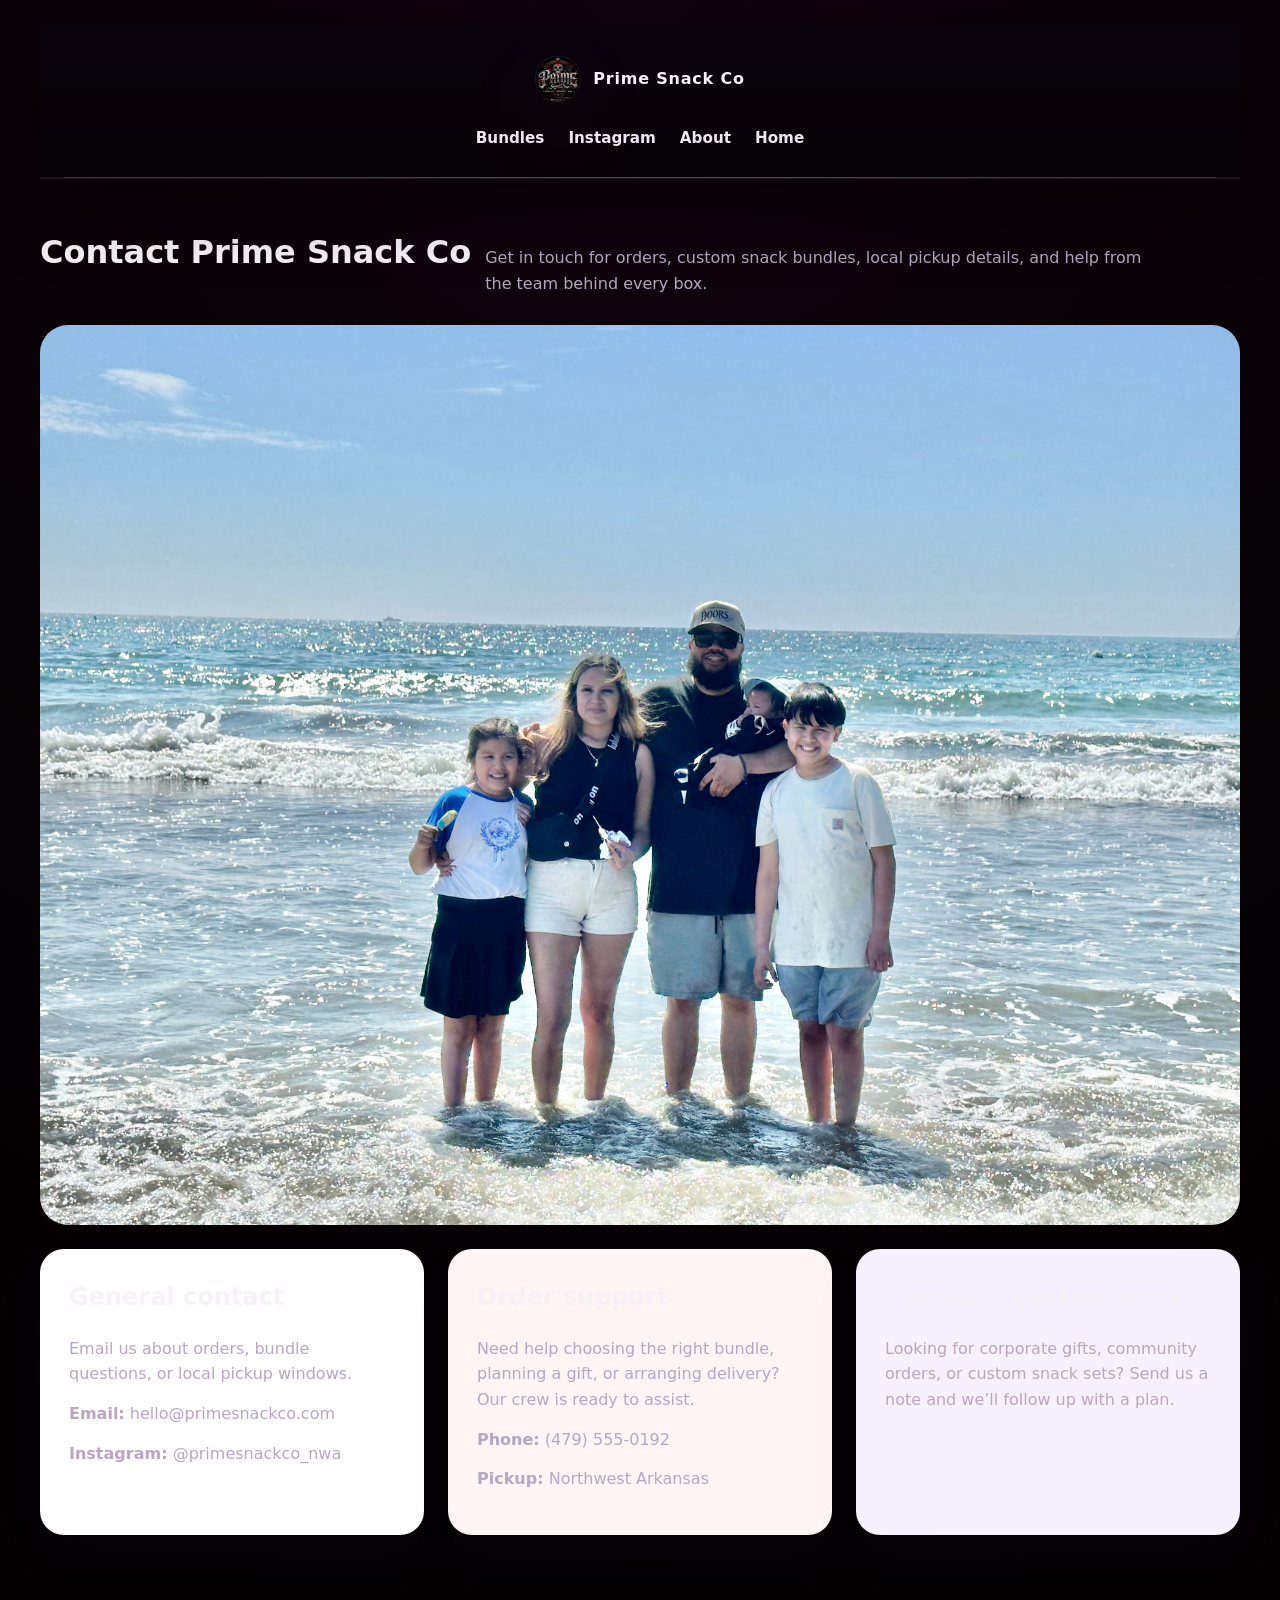
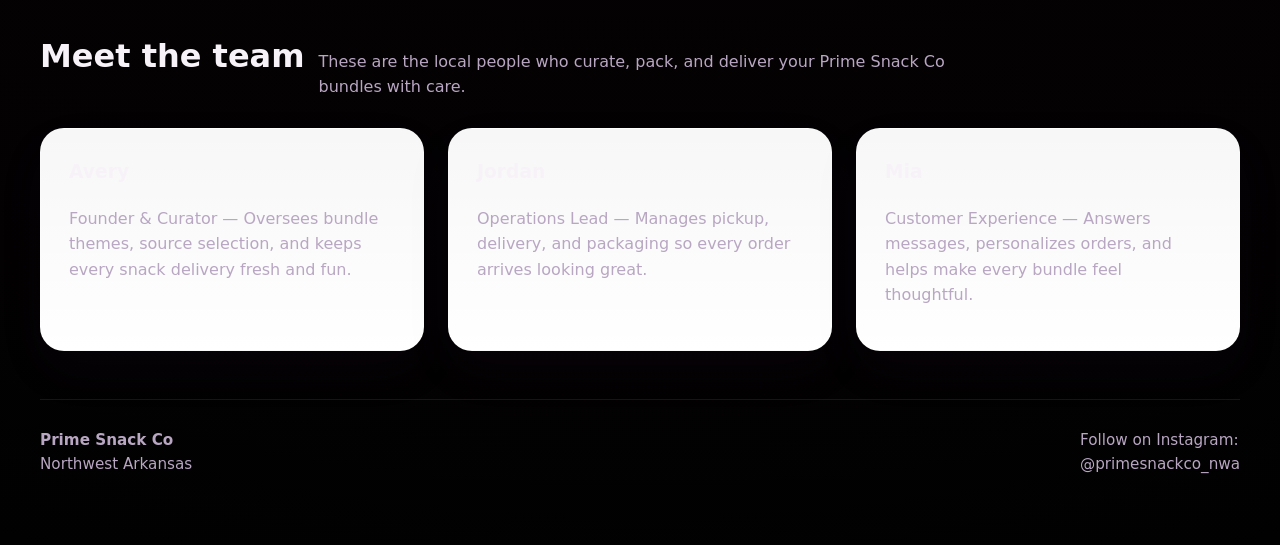
==== contact.html @ fcafe2c1 "Enhance homepage layout and add contact page with team details and support information" ====
<!DOCTYPE html>
<html lang="en">
<head>
  <meta charset="UTF-8" />
  <meta name="viewport" content="width=device-width, initial-scale=1.0" />
  <title>Prime Snack Co | Contact</title>
  <link rel="stylesheet" href="style.css" />
</head>
<body>
  <div class="page">
    <header>
      <a class="brand" href="index.html">
        <img class="brand-logo" src="photos/primesnack.png" alt="Prime Snack Co logo" />
        <span class="brand-text">Prime Snack Co</span>
      </a>
      <nav>
        <a href="index.html#bundles">Bundles</a>
        <a href="index.html#instagram">Instagram</a>
        <a href="index.html#about">About</a>
        <a href="index.html">Home</a>
      </nav>
    </header>

    <section class="section">
      <div class="section-title">
        <h1>Contact Prime Snack Co</h1>
        <p>Get in touch for orders, custom snack bundles, local pickup details, and help from the team behind every box.</p>
      </div>
      <div class="contact-image">
        <img src="photos/family.jpeg" alt="Prime Snack Co family" />
      </div>

      <div class="contact-grid">
        <article class="contact-card">
          <h2>General contact</h2>
          <p>Email us about orders, bundle questions, or local pickup windows.</p>
          <p><strong>Email:</strong> hello@primesnackco.com</p>
          <p><strong>Instagram:</strong> <a href="https://www.instagram.com/primesnackco_nwa" target="_blank">@primesnackco_nwa</a></p>
        </article>

        <article class="contact-card alt-1">
          <h2>Order support</h2>
          <p>Need help choosing the right bundle, planning a gift, or arranging delivery? Our crew is ready to assist.</p>
          <p><strong>Phone:</strong> (479) 555-0192</p>
          <p><strong>Pickup:</strong> Northwest Arkansas</p>
        </article>

        <article class="contact-card alt-2">
          <h2>Events + custom work</h2>
          <p>Looking for corporate gifts, community orders, or custom snack sets? Send us a note and we’ll follow up with a plan.</p>
        </article>
      </div>
    </section>

    <section class="section">
      <div class="section-title">
        <h2>Meet the team</h2>
        <p>These are the local people who curate, pack, and deliver your Prime Snack Co bundles with care.</p>
      </div>

      <div class="team-grid">
        <article class="team-card">
          <h3>Avery</h3>
          <p>Founder & Curator — Oversees bundle themes, source selection, and keeps every snack delivery fresh and fun.</p>
        </article>

        <article class="team-card">
          <h3>Jordan</h3>
          <p>Operations Lead — Manages pickup, delivery, and packaging so every order arrives looking great.</p>
        </article>

        <article class="team-card">
          <h3>Mia</h3>
          <p>Customer Experience — Answers messages, personalizes orders, and helps make every bundle feel thoughtful.</p>
        </article>
      </div>
    </section>

    <footer>
      <div>
        <strong>Prime Snack Co</strong>
        <div>Northwest Arkansas</div>
      </div>
      <div>
        <div>Follow on Instagram:</div>
        <a href="https://www.instagram.com/primesnackco_nwa" target="_blank">@primesnackco_nwa</a>
      </div>
    </footer>
  </div>
</body>
</html>
---- style.css ----
:root {
  --bg: #070205;
  --surface: rgba(18, 10, 24, 0.94);
  --surface-strong: rgba(8, 3, 15, 0.96);
  --text: #f7f2f7;
  --muted: #b8a6c3;
  --silver: #eee7f4;
  --fuchsia: #e6468f;
  --gold: #f4c740;
  --turquoise: #4ff0d2;
  --orange: #f07521;
  --purple: #8f4ad5;
  --border: rgba(255, 255, 255, 0.1);
  --radius: 24px;
  font-family: Inter, system-ui, -apple-system, BlinkMacSystemFont, "Segoe UI", sans-serif;
}

* {
  box-sizing: border-box;
}

body {
  margin: 0;
  min-height: 100vh;
  background: radial-gradient(circle at top, #12020f 0%, #070205 38%, #020101 100%);
  color: var(--text);
  line-height: 1.6;
  background-color: var(--bg);
}

img {

  max-width: 100%;
  display: block;
}

a {
  color: inherit;
  text-decoration: none;
}

.page {
  width: min(1200px, calc(100% - 32px));
  margin: 0 auto;
  padding: 24px 0 40px;
}

header {
  position: relative;
  display: flex;
  flex-direction: column;
  align-items: center;
  justify-content: center;
  gap: 16px;
  padding: 32px 24px 28px;
  width: 100%;
  background: linear-gradient(180deg, rgba(10, 3, 13, 0.96) 0%, rgba(7, 2, 5, 0.98) 100%);
  border-bottom: 1px solid rgba(255, 255, 255, 0.08);
  box-shadow: inset 0 -1px 0 rgba(255, 255, 255, 0.06), 0 20px 80px rgba(0, 0, 0, 0.45);
  position: sticky;
  top: 0;
  left: 0;
  z-index: 20;
  text-align: center;
}

header::after {
  content: "";
  position: absolute;
  left: 50%;
  bottom: 0;
  transform: translateX(-50%);
  width: calc(100% - 48px);
  height: 1px;
  background: linear-gradient(90deg, rgba(244, 199, 64, 0.2), rgba(230, 70, 143, 0.55), rgba(79, 240, 210, 0.2));
  pointer-events: none;
}

.brand {
  display: inline-flex;
  align-items: center;
  justify-content: center;
  flex: none;
}

.brand-logo {
  height: 100px;
  width: auto;
  display: block;
  border-radius: 22px;
  box-shadow: 0 30px 90px rgba(255, 148, 233, 0.12);
  border: 1px solid rgba(255, 255, 255, 0.08);
}

.brand-logo {
  height: 46px;
  display: block;
}

.brand-text {
  font-weight: 700;
  letter-spacing: 0.05em;
}

.brand {
  display: inline-flex;
  align-items: center;
  gap: 12px;
}

nav {
  display: flex;
  gap: 24px;
  flex-wrap: wrap;
  align-items: center;
  justify-content: center;
  width: 100%;
  margin-top: 8px;
}

nav a {
  color: var(--silver);
  font-size: 0.95rem;
  font-weight: 600;
  transition: color 0.2s ease;
}

nav a:hover {
  color: var(--turquoise);
}


.hero {
  position: relative;
  display: grid;
  gap: 28px;
  align-items: center;
  padding: 40px 0 36px;
}

.hero::before {
  content: "";
  position: absolute;
  inset: 0;
  pointer-events: none;
  background-image: radial-gradient(circle at 20% 15%, rgba(244, 199, 64, 0.14), transparent 12%),
                    radial-gradient(circle at 80% 20%, rgba(230, 70, 143, 0.10), transparent 12%),
                    radial-gradient(circle at 50% 80%, rgba(79, 240, 210, 0.08), transparent 18%);
}

.hero::after {
  content: "";
  position: absolute;
  left: 0;
  right: 0;
  top: 34%;
  height: 1px;
  background: linear-gradient(90deg, transparent 12%, rgba(244, 199, 64, 0.35), rgba(230, 70, 143, 0.45), rgba(79, 240, 210, 0.35), transparent 88%);
  opacity: 0.75;
  pointer-events: none;
}

.hero-copy {
  max-width: 720px;
  margin: 0 auto;
  text-align: center;
}


.eyebrow {
  display: inline-flex;
  align-items: center;
  gap: 10px;
  margin-bottom: 18px;
  font-size: 0.9rem;
  font-weight: 700;
  color: var(--gold);
  text-transform: uppercase;
  letter-spacing: 0.18em;
}


.hero-copy p {
  margin: 24px 0;
  color: var(--muted);
  font-size: 1.05rem;
  max-width: 600px;
  margin-left: auto;
  margin-right: auto;
}

.hero-actions {
  display: flex;
  gap: 14px;
  flex-wrap: wrap;
  justify-content: center;
}

.btn {
  display: inline-flex;
  align-items: center;
  justify-content: center;
  padding: 14px 24px;
  border-radius: 999px;
  font-weight: 700;
  transition: transform 0.2s ease, box-shadow 0.2s ease, background 0.2s ease;
}

.btn-primary {
  background: linear-gradient(135deg, var(--fuchsia), var(--purple));
  color: #fff;
  box-shadow: 0 18px 40px rgba(230, 70, 143, 0.24);
}

.btn-secondary {
  border: 1px solid rgba(244, 199, 64, 0.3);
  color: var(--silver);
  background: rgba(255, 255, 255, 0.06);
}

.btn:hover {
  transform: translateY(-1px);
}

.hero-visual {
  position: relative;
  overflow: hidden;
  border-radius: var(--radius);
  min-height: 420px;
  background: linear-gradient(180deg, rgba(12, 4, 18, 0.98), rgba(5, 2, 7, 0.98));
  border: 1px solid rgba(255, 255, 255, 0.1);
  box-shadow: 0 32px 90px rgba(0, 0, 0, 0.55);
}

.hero-visual::before {
  content: "";
  position: absolute;
  inset: 0;
  background: radial-gradient(circle at top left, rgba(224, 70, 143, 0.16), transparent 26%),
              radial-gradient(circle at bottom right, rgba(244, 199, 64, 0.16), transparent 18%),
              radial-gradient(circle at 60% 35%, rgba(79, 240, 210, 0.08), transparent 20%);
}

.hero-visual::after {
  content: "";
  position: absolute;
  inset: 0;
  background: linear-gradient(180deg, rgba(7, 2, 10, 0.15), rgba(4, 1, 5, 0.88));
}

.instagram-embed {
  display: grid;
  place-items: center;
  padding: 28px;
  background: rgba(255, 255, 255, 0.03);
  border: 1px solid rgba(244, 199, 64, 0.16);
  border-radius: 32px;
  box-shadow: 0 28px 70px rgba(0, 0, 0, 0.3);
  position: relative;
  overflow: hidden;
}

.instagram-embed::before {
  content: "";
  position: absolute;
  top: 16px;
  left: 16px;
  width: calc(100% - 32px);
  height: 1px;
  background: linear-gradient(90deg, rgba(79, 240, 210, 0.35), rgba(244, 199, 64, 0.45), rgba(230, 70, 143, 0.35));
  pointer-events: none;
}

.instagram-embed blockquote.instagram-media {
  width: 100% !important;
  max-width: 720px !important;
  background: rgba(15, 7, 21, 0.98) !important;
  border-radius: 28px !important;
  border: 1px solid rgba(244, 199, 64, 0.12) !important;
}

.instagram-embed blockquote.instagram-media a {
  color: var(--silver) !important;
}

.instagram-embed blockquote.instagram-media p,
.instagram-embed blockquote.instagram-media div {
  color: var(--silver) !important;
}

.menu-section {
  padding: 40px 0 24px;
  background: linear-gradient(135deg, rgba(255, 91, 136, 0.12), rgba(171, 94, 255, 0.12));
  border-radius: 36px;
  margin-bottom: 30px;
}

.menu-card {
  background: white;
  border: 1px solid rgba(27, 19, 48, 0.08);
  border-radius: 32px;
  padding: 28px;
  box-shadow: 0 30px 60px rgba(90, 56, 140, 0.08);
}

.menu-columns {
  display: grid;
  grid-template-columns: 1fr 1fr;
  gap: 24px;
}

.menu-header {
  font-size: 1.15rem;
  font-weight: 800;
  margin-bottom: 18px;
  color: var(--accent-alt);
}

.menu-subheader {
  margin-top: 22px;
  font-size: 0.95rem;
  font-weight: 700;
  color: var(--text);
}

.menu-item {
  margin-bottom: 12px;
  color: var(--muted);
  font-size: 1rem;
}

.menu-item strong {
  color: var(--text);
  font-weight: 700;
}

.menu-note {
  margin-top: 14px;
  color: var(--text);
  font-weight: 700;
}

.menu-footer {
  display: flex;
  flex-wrap: wrap;
  gap: 14px;
  margin-top: 28px;
}

.menu-badge {
  background: rgba(255, 255, 255, 0.95);
  border: 1px solid rgba(27, 19, 48, 0.08);
  border-radius: 999px;
  padding: 12px 18px;
  font-size: 0.95rem;
  color: var(--text);
}

.contact-image {
  margin: 24px 0;
}

.contact-image img {
  width: 100%;
  height: auto;
  border-radius: 28px;
  object-fit: cover;
}

.section {
  padding: 48px 0;
}

.section-title {
  display: flex;
  flex-wrap: wrap;
  align-items: baseline;
  gap: 14px;
  margin-bottom: 28px;
}

.section-title h2 {
  margin: 0;
  font-size: clamp(2rem, 2.4vw, 2.6rem);
}

.section-title p {
  margin: 0;
  color: var(--muted);
  max-width: 680px;
  font-size: 1rem;
}

.bundle-grid {
  display: grid;
  grid-template-columns: repeat(auto-fit, minmax(240px, 1fr));
  gap: 24px;
}

.bundle-card {
  background: rgba(17, 24, 34, 0.96);
  border: 1px solid rgba(255, 255, 255, 0.08);
  border-radius: 28px;
  overflow: hidden;
  box-shadow: 0 30px 70px rgba(0, 0, 0, 0.28);
}

.bundle-card img {
  width: 100%;
  height: 230px;
  object-fit: cover;
}

.bundle-card-body {
  padding: 24px;
}

.bundle-label {
  display: inline-flex;
  align-items: center;
  gap: 8px;
  margin-bottom: 18px;
  font-size: 0.85rem;
  font-weight: 700;
  color: var(--gold);
}

.bundle-label span {
  width: 8px;
  height: 8px;
  border-radius: 50%;
  background: var(--fuchsia);
}

.bundle-card h3 {
  margin: 0 0 14px;
  font-size: 1.35rem;
  color: #fff;
}

.bundle-card p {
  margin: 0 0 18px;
  color: var(--muted);
}

.bundle-features {
  display: grid;
  gap: 10px;
  margin-bottom: 22px;
}

.bundle-features li {
  list-style: none;
  padding-left: 18px;
  position: relative;
  color: var(--silver);
}

.bundle-features li::before {
  content: "•";
  position: absolute;
  left: 0;
  color: var(--gold);
  font-size: 1.1rem;
  line-height: 1;
}

.bundle-price {
  font-size: 1.3rem;
  font-weight: 700;
  color: var(--fuchsia);
}

.section-grid {
  display: grid;
  grid-template-columns: 1.1fr 0.9fr;
  gap: 28px;
  align-items: start;
}

.instagram-panel p {
  color: var(--muted);
  margin: 0 0 20px;
}

.instagram-panel blockquote {
  margin: 0;
}

.panel-highlight {
  background: rgba(56, 57, 47, 0.16);
  border-radius: 28px;
  padding: 28px;
  border: 1px solid rgba(201, 174, 94, 0.16);
}

.panel-highlight h3,
.section-card h3 {
  margin-top: 0;
}

.panel-highlight ul {
  padding-left: 20px;
  margin: 0;
  color: var(--muted);
}

.panel-highlight li {
  margin-bottom: 10px;
}

.about-grid {
  display: grid;
  gap: 24px;
  grid-template-columns: repeat(auto-fit, minmax(220px, 1fr));
}

.about-card {
  padding: 28px;
  border-radius: 24px;
  border: 1px solid rgba(255, 255, 255, 0.08);
  background: rgba(17, 24, 34, 0.96);
}

.about-card p,
.section-card p {
  margin: 0;
  color: var(--muted);
}

.about-card.alt-1 {
  background: rgba(244, 199, 64, 0.12);
  border-color: rgba(244, 199, 64, 0.22);
}

.about-card.alt-2 {
  background: rgba(79, 240, 210, 0.12);
  border-color: rgba(79, 240, 210, 0.22);
}

.contact-grid,
.team-grid {
  display: grid;
  gap: 24px;
  grid-template-columns: repeat(auto-fit, minmax(240px, 1fr));
}

.contact-card,
.team-card {
  padding: 28px;
  border-radius: 24px;
  border: 1px solid var(--border);
  background: white;
  box-shadow: 0 20px 50px rgba(90, 56, 140, 0.06);
}

.contact-card h2,
.team-card h3 {
  margin-top: 0;
}

.contact-card p,
.team-card p {
  margin: 0 0 14px;
  color: var(--muted);
}

.team-card {
  background: linear-gradient(180deg, rgba(255, 255, 255, 0.97), #fff);
}

.contact-card.alt-1 {
  background: #fef5f4;
}

.contact-card.alt-2 {
  background: #f7f0ff;
}

.section-title h1 {
  margin: 0;
  font-size: clamp(2rem, 2.2vw, 3rem);
}

footer {
  padding: 28px 0;
  border-top: 1px solid rgba(255, 255, 255, 0.08);
  display: flex;
  flex-wrap: wrap;
  justify-content: space-between;
  gap: 16px;
  color: var(--muted);
  font-size: 0.95rem;
  background: transparent;
}

@media (max-width: 900px) {
  .section-grid {
    grid-template-columns: 1fr;
  }

  nav {
    justify-content: center;
  }
}

@media (max-width: 640px) {
  header {
    flex-direction: column;
    align-items: center;
    padding: 24px 16px 20px;
  }

  .hero {
    padding-top: 24px;
  }

  .hero-copy {
    max-width: 100%;
  }

  .hero-actions {
    flex-direction: column;
    align-items: center;
  }

  .hero-visual {
    min-height: 320px;
  }

  .instagram-embed {
    padding: 20px;
  }

  .page {
    padding: 24px 16px 32px;
  }
}
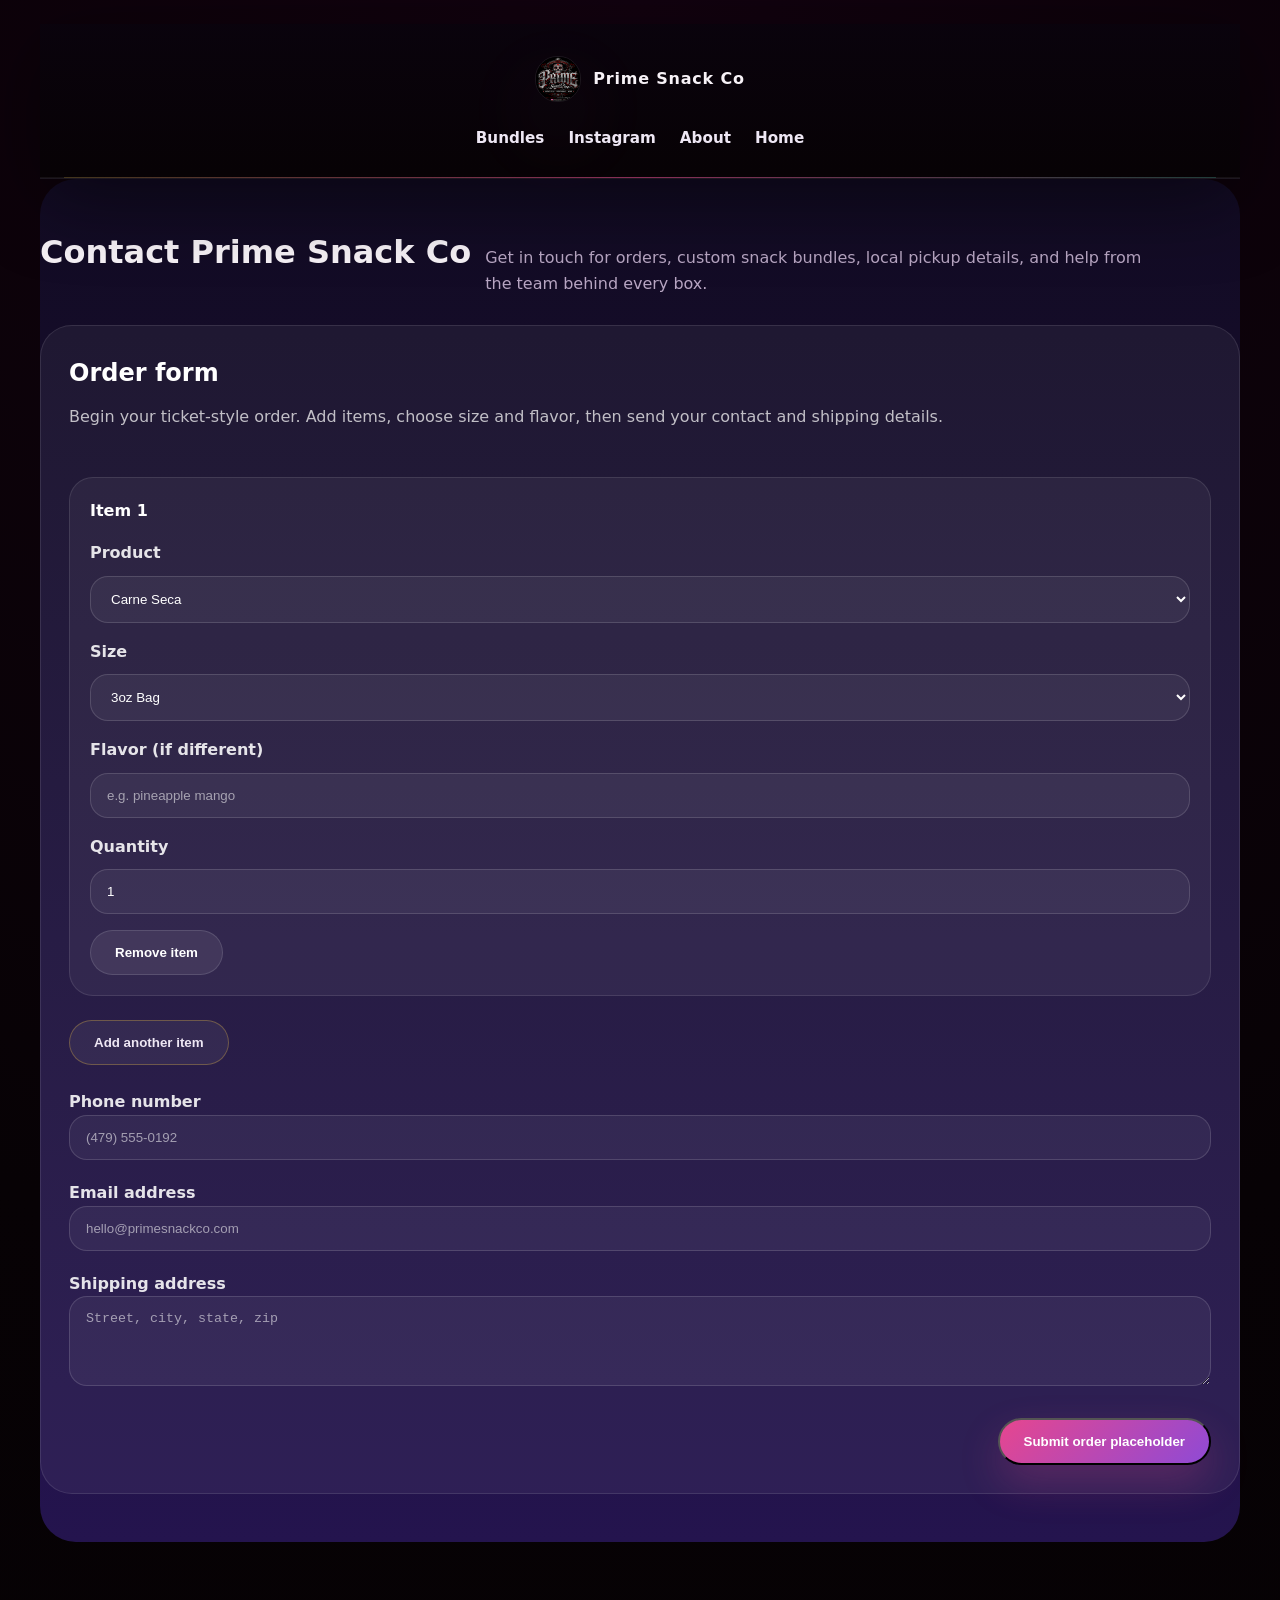
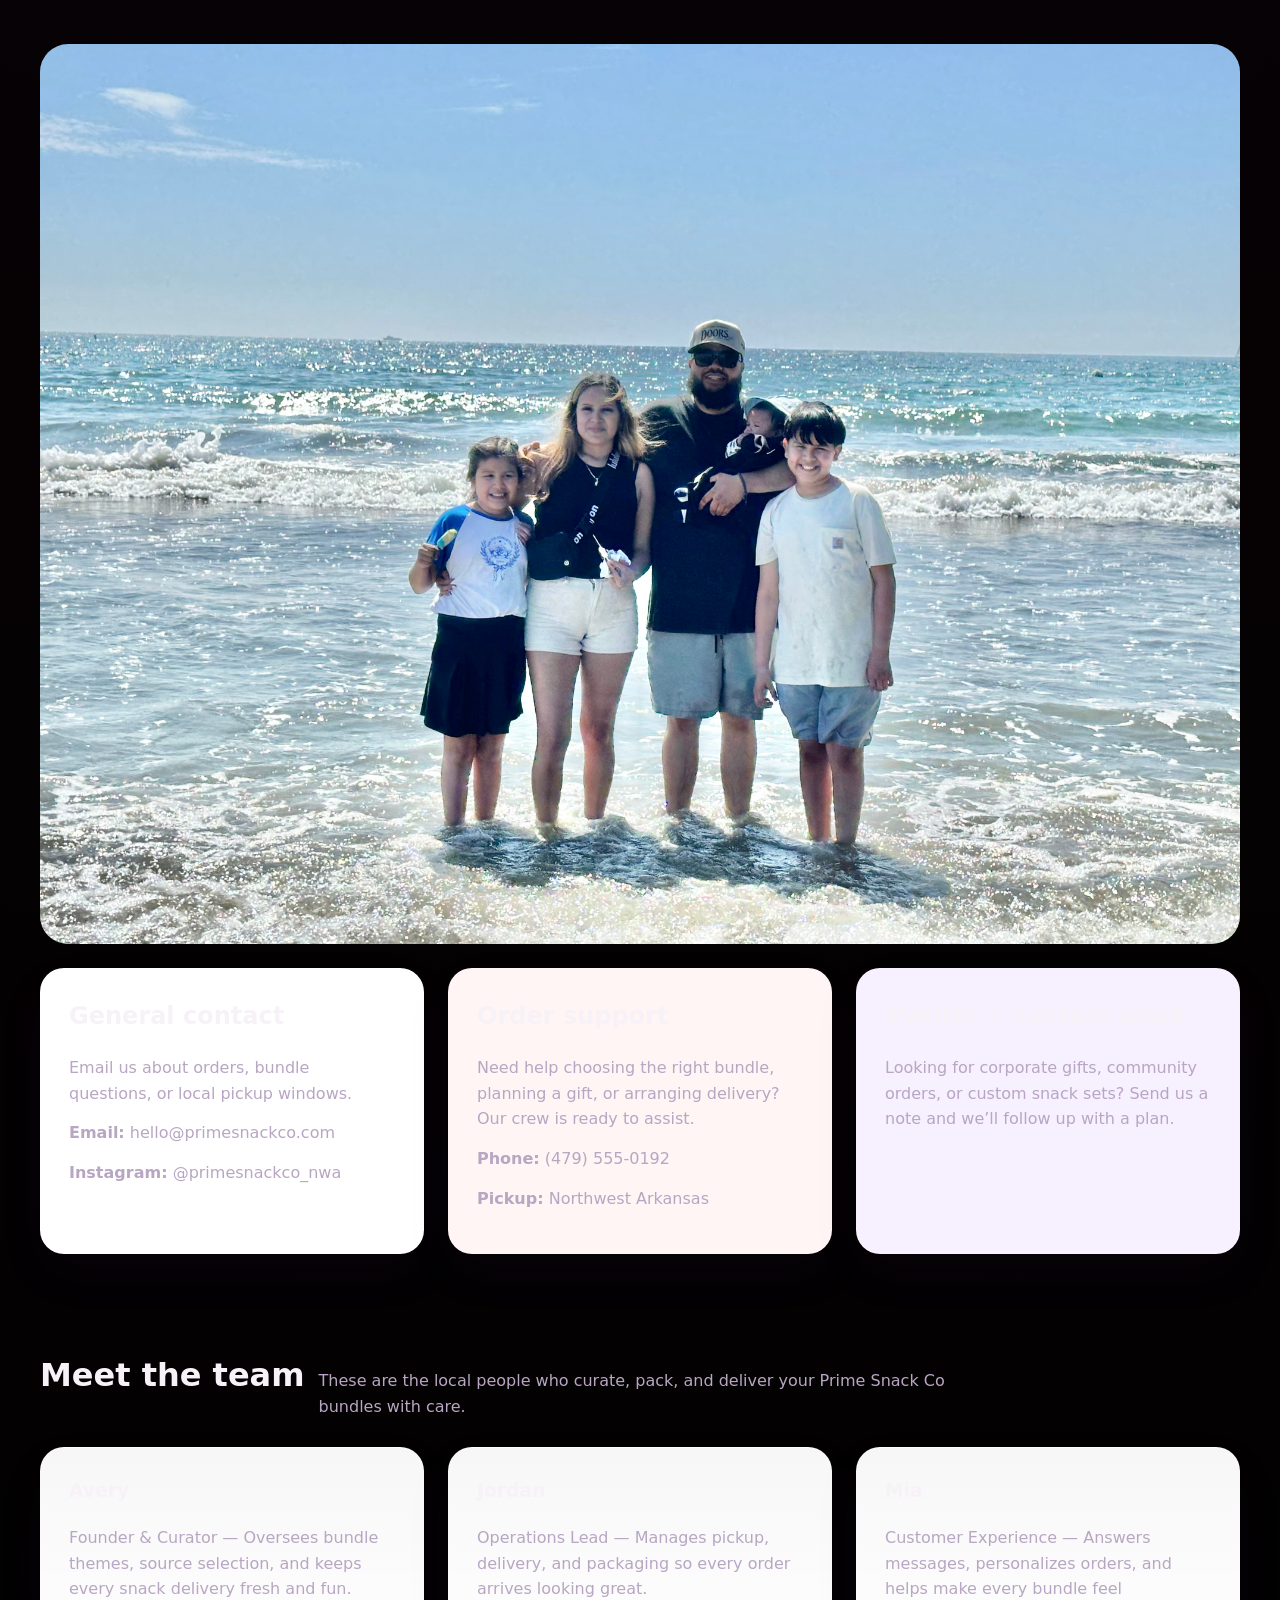
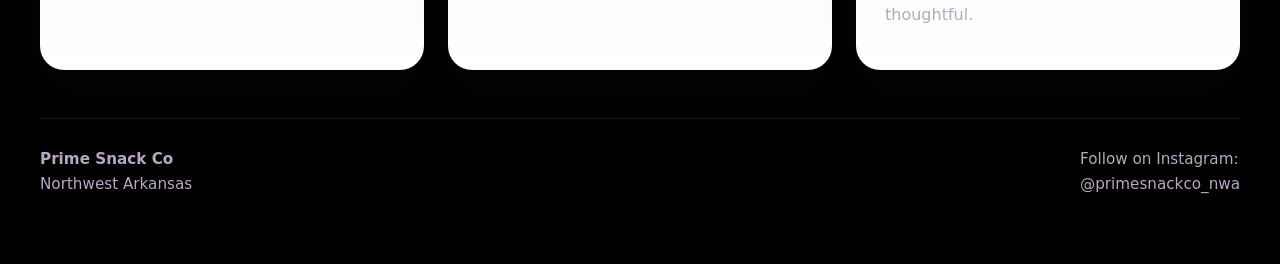
==== commit 60d7125e: "Add order form to contact page and enhance styling for better user experience" ====
--- a/contact.html
+++ b/contact.html
@@ -21,11 +21,115 @@
       </nav>
     </header>
 
-    <section class="section">
+    <section class="section order-section">
       <div class="section-title">
         <h1>Contact Prime Snack Co</h1>
         <p>Get in touch for orders, custom snack bundles, local pickup details, and help from the team behind every box.</p>
       </div>
+
+      <div class="order-card">
+        <form class="order-form" action="https://example.com/form-placeholder" method="post">
+          <div class="order-header">
+            <h2>Order form</h2>
+            <p>Begin your ticket-style order. Add items, choose size and flavor, then send your contact and shipping details.</p>
+          </div>
+
+          <div class="order-items" id="order-items">
+            <div class="item-card">
+              <div class="item-heading"><span class="item-number">Item 1</span></div>
+              <label class="form-field">
+                Product
+                <select name="product[]">
+                  <option>Carne Seca</option>
+                  <option>Fuego Carne Seca</option>
+                  <option>Red Fuego</option>
+                  <option>Blue Fuego</option>
+                  <option>Mixed Red &amp; Blue</option>
+                  <option>Michelada Mix</option>
+                </select>
+              </label>
+              <label class="form-field">
+                Size
+                <select name="size[]">
+                  <option>3oz Bag</option>
+                  <option>32oz Mix</option>
+                </select>
+              </label>
+              <label class="form-field">
+                Flavor (if different)
+                <input type="text" name="flavor[]" placeholder="e.g. pineapple mango" />
+              </label>
+              <label class="form-field">
+                Quantity
+                <input type="number" name="quantity[]" min="1" value="1" />
+              </label>
+              <button type="button" class="btn btn-secondary remove-item">Remove item</button>
+            </div>
+          </div>
+
+          <template id="item-template">
+            <div class="item-card">
+              <div class="item-heading"><span class="item-number">Item</span></div>
+              <label class="form-field">
+                Product
+                <select name="product[]">
+                  <option>Carne Seca</option>
+                  <option>Fuego Carne Seca</option>
+                  <option>Red Fuego</option>
+                  <option>Blue Fuego</option>
+                  <option>Mixed Red &amp; Blue</option>
+                  <option>Michelada Mix</option>
+                </select>
+              </label>
+              <label class="form-field">
+                Size
+                <select name="size[]">
+                  <option>3oz Bag</option>
+                  <option>32oz Mix</option>
+                </select>
+              </label>
+              <label class="form-field">
+                Flavor (if different)
+                <input type="text" name="flavor[]" placeholder="e.g. strawberry watermelon" />
+              </label>
+              <label class="form-field">
+                Quantity
+                <input type="number" name="quantity[]" min="1" value="1" />
+              </label>
+              <button type="button" class="btn btn-secondary remove-item">Remove item</button>
+            </div>
+          </template>
+
+          <div class="order-actions">
+            <button type="button" class="btn btn-secondary" id="add-item">Add another item</button>
+          </div>
+
+          <div class="order-details">
+            <div class="form-field full-width">
+              <label>Phone number
+                <input type="tel" name="phone" placeholder="(479) 555-0192" />
+              </label>
+            </div>
+            <div class="form-field full-width">
+              <label>Email address
+                <input type="email" name="email" placeholder="hello@primesnackco.com" />
+              </label>
+            </div>
+            <div class="form-field full-width">
+              <label>Shipping address
+                <textarea name="address" rows="4" placeholder="Street, city, state, zip"></textarea>
+              </label>
+            </div>
+          </div>
+
+          <div class="order-actions order-submit-row">
+            <button type="submit" class="btn btn-primary">Submit order placeholder</button>
+          </div>
+        </form>
+      </div>
+    </section>
+
+    <section class="section contact-info-section">
       <div class="contact-image">
         <img src="photos/family.jpeg" alt="Prime Snack Co family" />
       </div>
@@ -87,5 +191,35 @@
       </div>
     </footer>
   </div>
+  <script>
+    const orderItems = document.getElementById('order-items');
+    const itemTemplate = document.getElementById('item-template');
+    const addItemButton = document.getElementById('add-item');
+
+    function updateItemLabels() {
+      orderItems.querySelectorAll('.item-card').forEach((card, index) => {
+        const number = card.querySelector('.item-number');
+        if (number) number.textContent = `Item ${index + 1}`;
+      });
+    }
+
+    addItemButton.addEventListener('click', () => {
+      const clone = itemTemplate.content.cloneNode(true);
+      orderItems.appendChild(clone);
+      updateItemLabels();
+    });
+
+    orderItems.addEventListener('click', (event) => {
+      if (event.target.matches('.remove-item')) {
+        const card = event.target.closest('.item-card');
+        if (card) {
+          card.remove();
+          updateItemLabels();
+        }
+      }
+    });
+
+    updateItemLabels();
+  </script>
 </body>
 </html>
--- a/style.css
+++ b/style.css
@@ -290,17 +290,26 @@
 
 .menu-section {
   padding: 40px 0 24px;
-  background: linear-gradient(135deg, rgba(255, 91, 136, 0.12), rgba(171, 94, 255, 0.12));
+  background: linear-gradient(180deg, #120b23 0%, #24144e 100%);
   border-radius: 36px;
   margin-bottom: 30px;
+  box-shadow: 0 30px 70px rgba(8, 4, 18, 0.28);
+}
+
+.menu-section .section-title h2 {
+  color: #f9f7ff;
+}
+
+.menu-section .section-title p {
+  color: rgba(255, 255, 255, 0.72);
+  max-width: 680px;
 }
 
 .menu-card {
-  background: white;
-  border: 1px solid rgba(27, 19, 48, 0.08);
+  background: rgba(255, 255, 255, 0.04);
+  border: 1px solid rgba(255, 255, 255, 0.1);
   border-radius: 32px;
   padding: 28px;
-  box-shadow: 0 30px 60px rgba(90, 56, 140, 0.08);
 }
 
 .menu-columns {
@@ -309,36 +318,215 @@
   gap: 24px;
 }
 
+.menu-column {
+  min-width: 0;
+}
+
 .menu-header {
-  font-size: 1.15rem;
+  font-size: 1.05rem;
   font-weight: 800;
   margin-bottom: 18px;
-  color: var(--accent-alt);
+  color: #fff;
+  text-transform: uppercase;
+  letter-spacing: 0.14em;
 }
 
 .menu-subheader {
   margin-top: 22px;
   font-size: 0.95rem;
   font-weight: 700;
-  color: var(--text);
+  color: rgba(255, 255, 255, 0.84);
+  text-transform: uppercase;
+  letter-spacing: 0.08em;
 }
 
 .menu-item {
   margin-bottom: 12px;
-  color: var(--muted);
+  color: rgba(255, 255, 255, 0.92);
   font-size: 1rem;
-}
-
-.menu-item strong {
-  color: var(--text);
-  font-weight: 700;
+  text-transform: capitalize;
 }
 
 .menu-note {
   margin-top: 14px;
-  color: var(--text);
+  color: rgba(255, 255, 255, 0.78);
   font-weight: 700;
 }
+
+.menu-footer {
+  display: flex;
+  flex-wrap: wrap;
+  gap: 14px;
+  margin-top: 28px;
+}
+
+.menu-badge {
+  background: rgba(255, 255, 255, 0.08);
+  border: 1px solid rgba(255, 255, 255, 0.12);
+  border-radius: 999px;
+  padding: 12px 18px;
+  color: #f8f8ff;
+  font-weight: 700;
+}
+
+.order-section {
+  padding: 40px 0 24px;
+  background: linear-gradient(180deg, #120b23 0%, #24144e 100%);
+  border-radius: 36px;
+  margin-bottom: 30px;
+}
+
+.order-card {
+  background: rgba(255, 255, 255, 0.05);
+  border: 1px solid rgba(255, 255, 255, 0.1);
+  border-radius: 32px;
+  padding: 28px;
+}
+
+.order-header h2 {
+  margin: 0 0 12px;
+  color: #fff;
+}
+
+.order-header p {
+  margin: 0 0 24px;
+  color: rgba(255, 255, 255, 0.72);
+}
+
+.order-form {
+  display: grid;
+  gap: 24px;
+}
+
+.form-field {
+  display: grid;
+  gap: 10px;
+  color: rgba(255, 255, 255, 0.88);
+  font-weight: 600;
+}
+
+.form-field input,
+.form-field select,
+.form-field textarea {
+  width: 100%;
+  border: 1px solid rgba(255, 255, 255, 0.14);
+  background: rgba(255, 255, 255, 0.05);
+  color: #fff;
+  padding: 14px 16px;
+  border-radius: 18px;
+  outline: none;
+}
+
+.form-field input::placeholder,
+.form-field textarea::placeholder {
+  color: rgba(255, 255, 255, 0.55);
+}
+
+.order-items {
+  display: grid;
+  gap: 18px;
+}
+
+.item-card {
+  background: rgba(255, 255, 255, 0.05);
+  border: 1px solid rgba(255, 255, 255, 0.1);
+  border-radius: 24px;
+  padding: 20px;
+  display: grid;
+  gap: 16px;
+}
+
+.item-heading {
+  display: flex;
+  align-items: center;
+  justify-content: space-between;
+}
+
+.item-number {
+  color: #fff;
+  font-weight: 700;
+}
+
+.remove-item {
+  justify-self: start;
+  background: rgba(255, 255, 255, 0.08);
+  color: #fff;
+  border: 1px solid rgba(255, 255, 255, 0.12);
+}
+
+.order-actions {
+  display: flex;
+  justify-content: flex-start;
+  gap: 16px;
+  flex-wrap: wrap;
+}
+
+.order-details {
+  display: grid;
+  gap: 20px;
+}
+
+.order-submit-row {
+  justify-content: flex-end;
+}
+
+@media (max-width: 860px) {
+  .order-card {
+    padding: 22px;
+  }
+
+  .menu-columns {
+    grid-template-columns: 1fr;
+  }
+}
+
+@media (max-width: 640px) {
+  .order-section,
+  .menu-section {
+    padding: 28px 0 18px;
+  }
+
+  .order-card {
+    padding: 18px;
+  }
+
+  .order-form {
+    gap: 18px;
+  }
+
+  .item-card {
+    padding: 18px;
+  }
+
+  .order-actions,
+  .order-submit-row {
+    justify-content: center;
+  }
+}
+
+@media (max-width: 640px) {
+  .menu-card {
+    padding: 18px;
+  }
+
+  .menu-header {
+    font-size: 0.98rem;
+  }
+
+  .menu-item {
+    font-size: 0.98rem;
+  }
+
+  .menu-section {
+    padding: 28px 0 18px;
+  }
+}
+
+  .menu-footer {
+    justify-content: center;
+  }
+}
+
 
 .menu-footer {
   display: flex;
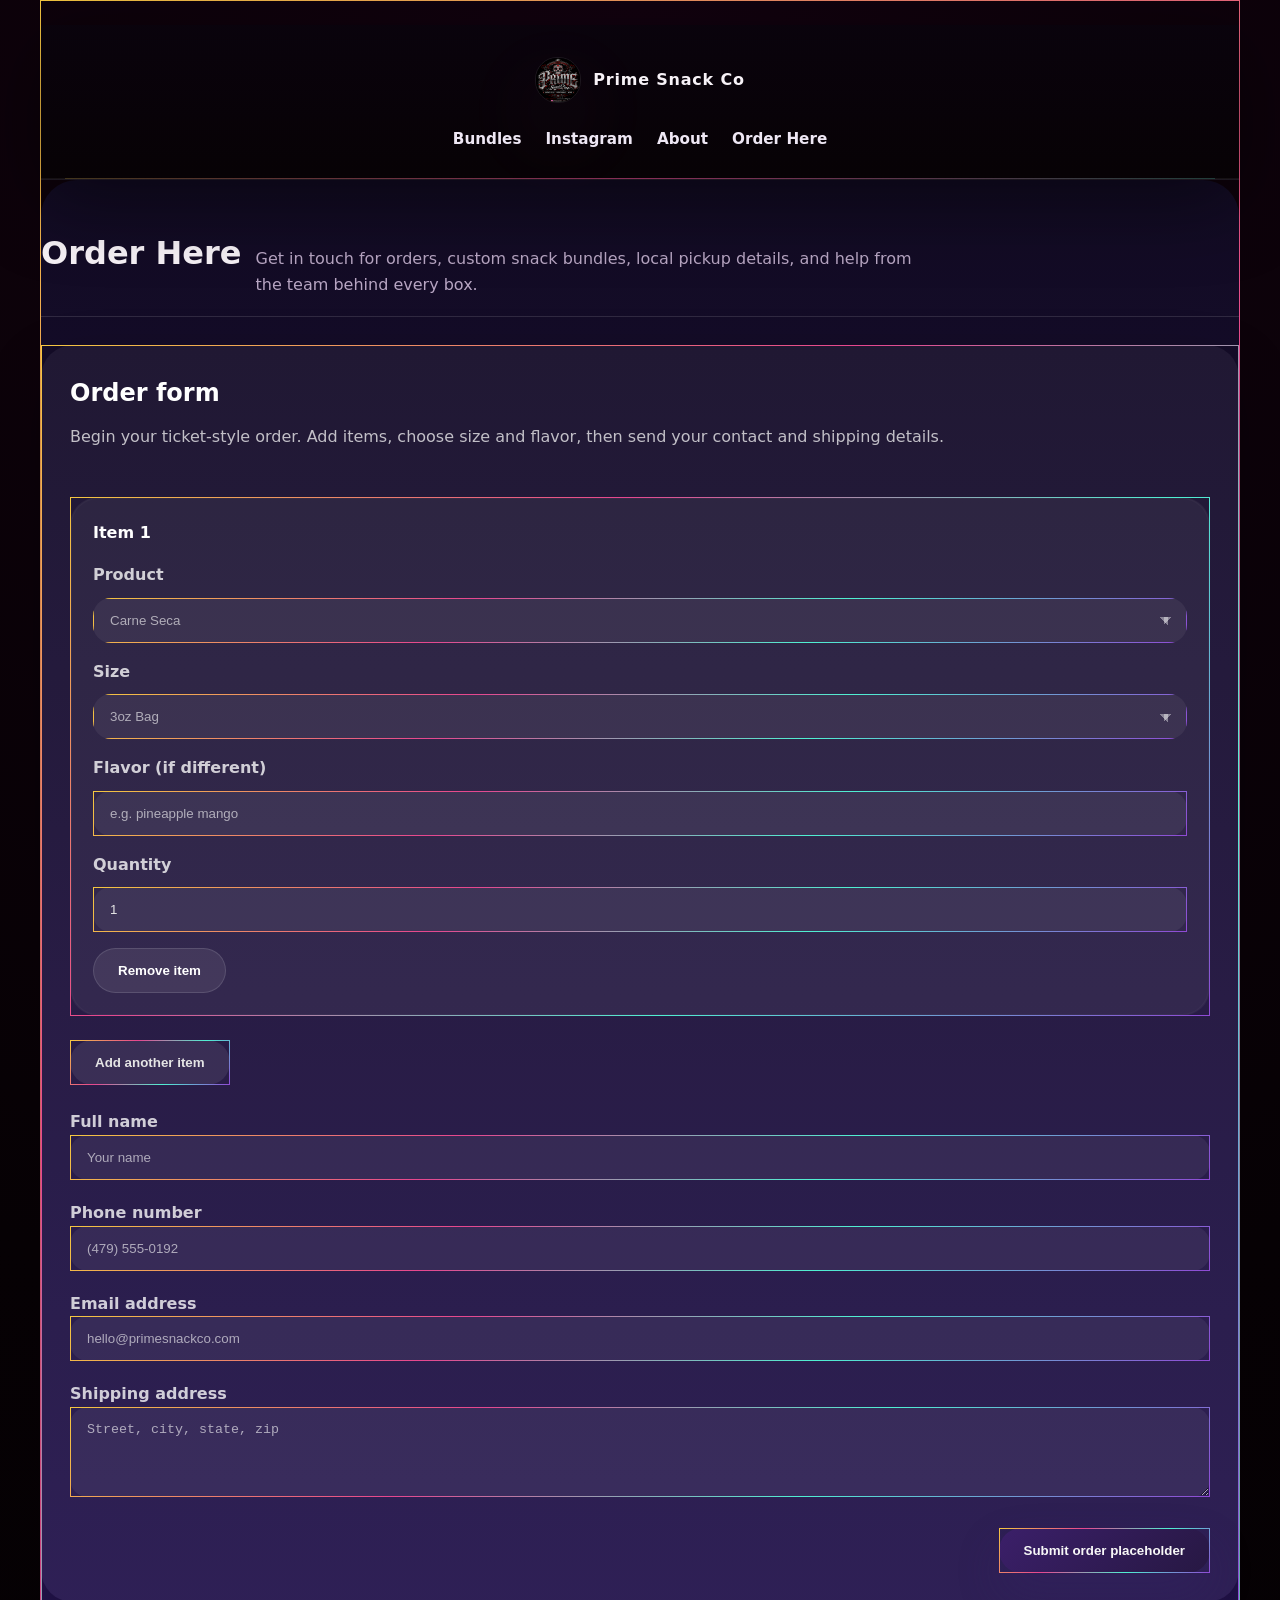
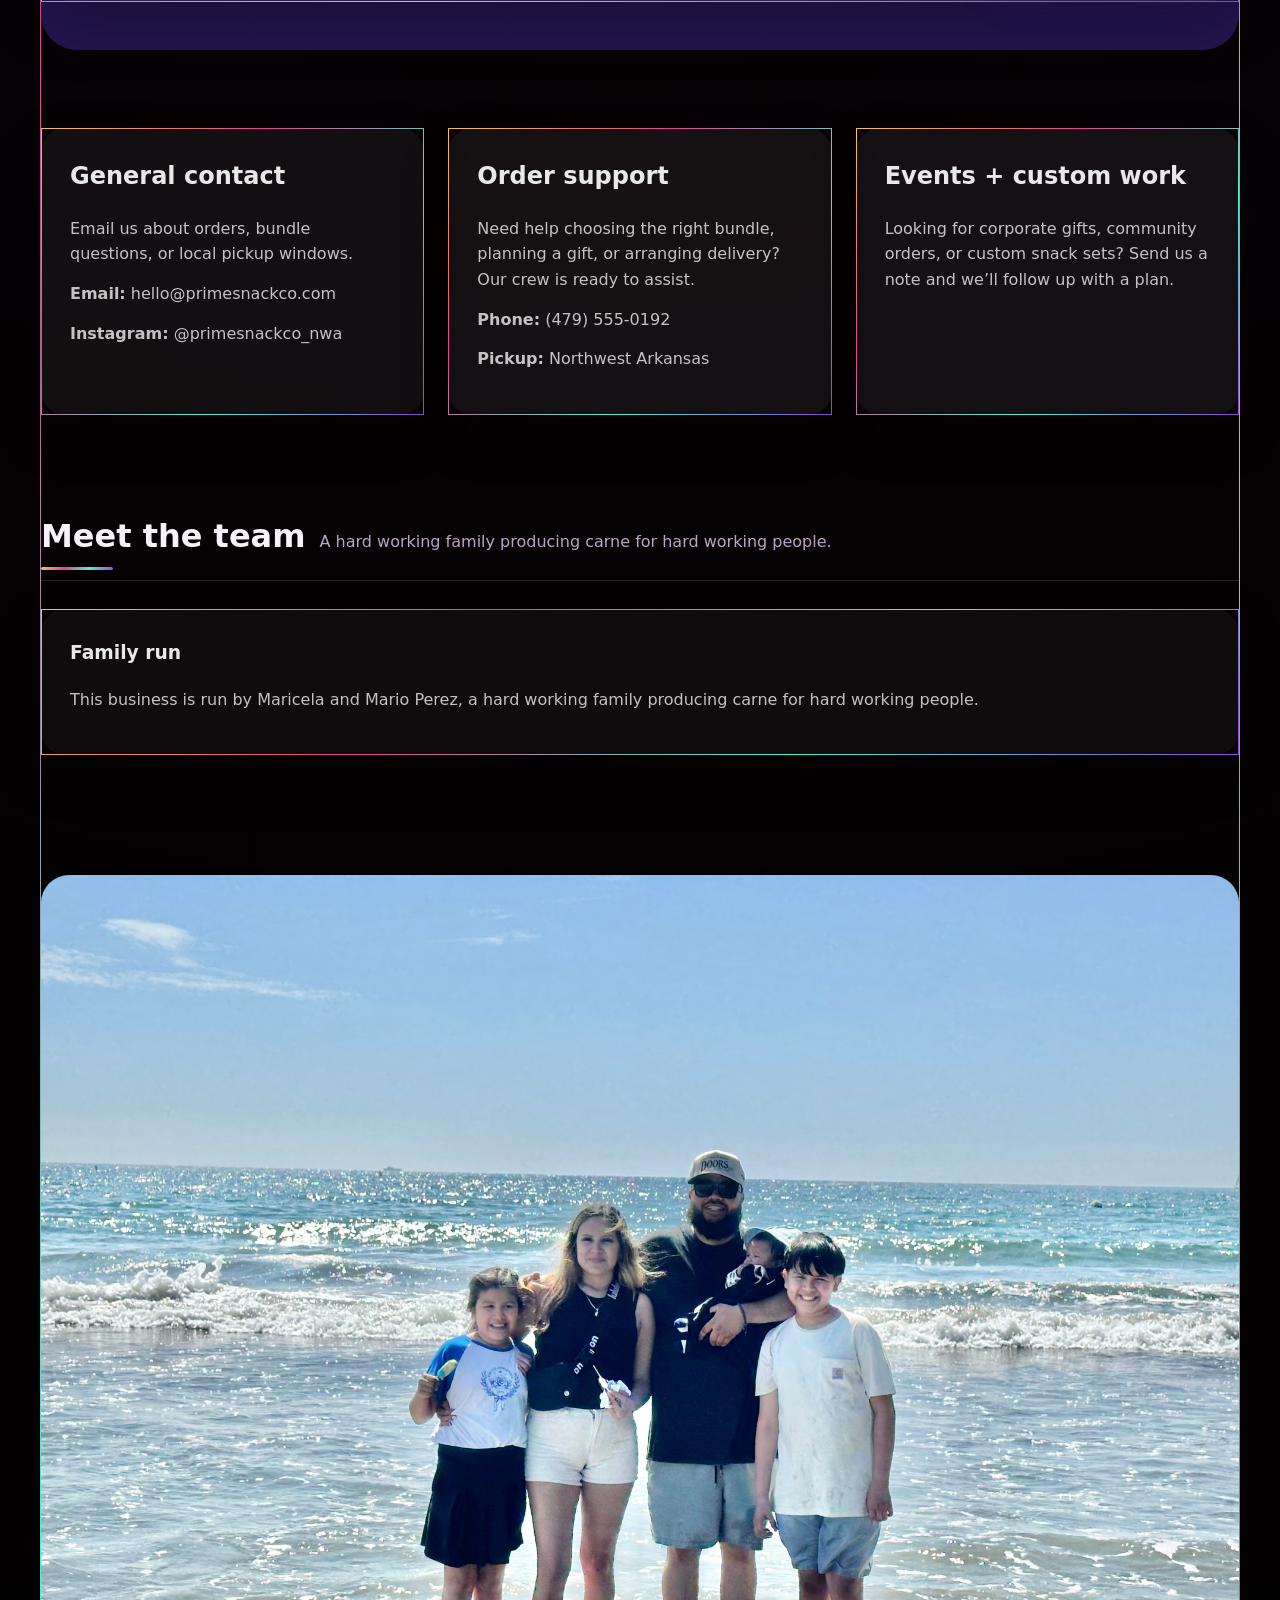
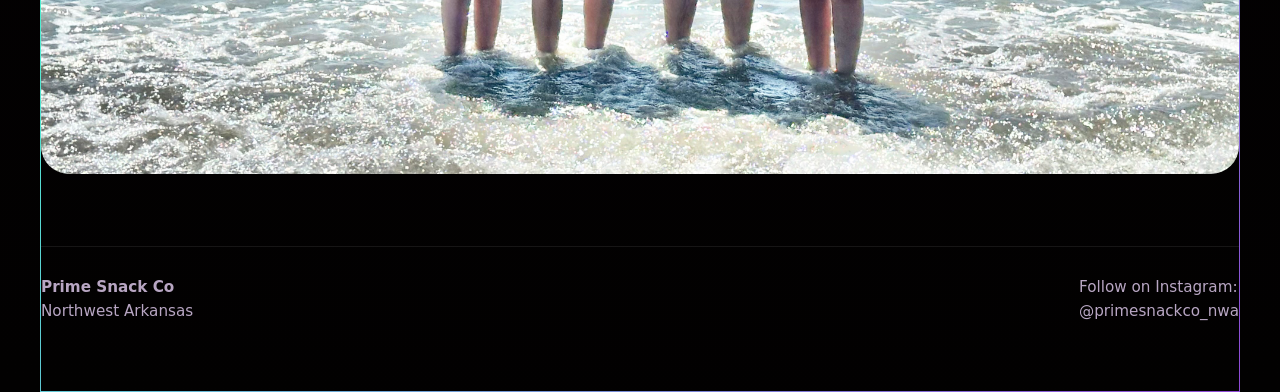
==== commit 3c25da8a: "Update contact page title and navigation links to reflect ordering process; enhance styling for impr" ====
--- a/contact.html
+++ b/contact.html
@@ -3,7 +3,7 @@
 <head>
   <meta charset="UTF-8" />
   <meta name="viewport" content="width=device-width, initial-scale=1.0" />
-  <title>Prime Snack Co | Contact</title>
+  <title>Prime Snack Co | Order Here</title>
   <link rel="stylesheet" href="style.css" />
 </head>
 <body>
@@ -14,16 +14,16 @@
         <span class="brand-text">Prime Snack Co</span>
       </a>
       <nav>
-        <a href="index.html#bundles">Bundles</a>
+        <a href="index.html#about">Bundles</a>
         <a href="index.html#instagram">Instagram</a>
         <a href="index.html#about">About</a>
-        <a href="index.html">Home</a>
+        <a href="index.html">Order Here</a>
       </nav>
     </header>
 
     <section class="section order-section">
       <div class="section-title">
-        <h1>Contact Prime Snack Co</h1>
+        <h1>Order Here</h1>
         <p>Get in touch for orders, custom snack bundles, local pickup details, and help from the team behind every box.</p>
       </div>
 
@@ -104,7 +104,12 @@
             <button type="button" class="btn btn-secondary" id="add-item">Add another item</button>
           </div>
 
-          <div class="order-details">
+            <div class="order-details">
+            <div class="form-field full-width">
+              <label>Full name
+                <input type="text" name="name" placeholder="Your name" />
+              </label>
+            </div>
             <div class="form-field full-width">
               <label>Phone number
                 <input type="tel" name="phone" placeholder="(479) 555-0192" />
@@ -130,10 +135,6 @@
     </section>
 
     <section class="section contact-info-section">
-      <div class="contact-image">
-        <img src="photos/family.jpeg" alt="Prime Snack Co family" />
-      </div>
-
       <div class="contact-grid">
         <article class="contact-card">
           <h2>General contact</h2>
@@ -159,25 +160,19 @@
     <section class="section">
       <div class="section-title">
         <h2>Meet the team</h2>
-        <p>These are the local people who curate, pack, and deliver your Prime Snack Co bundles with care.</p>
+        <p>A hard working family producing carne for hard working people.</p>
       </div>
 
       <div class="team-grid">
         <article class="team-card">
-          <h3>Avery</h3>
-          <p>Founder & Curator — Oversees bundle themes, source selection, and keeps every snack delivery fresh and fun.</p>
-        </article>
-
-        <article class="team-card">
-          <h3>Jordan</h3>
-          <p>Operations Lead — Manages pickup, delivery, and packaging so every order arrives looking great.</p>
-        </article>
-
-        <article class="team-card">
-          <h3>Mia</h3>
-          <p>Customer Experience — Answers messages, personalizes orders, and helps make every bundle feel thoughtful.</p>
-        </article>
-      </div>
+          <h3>Family run</h3>
+          <p>This business is run by Maricela and Mario Perez, a hard working family producing carne for hard working people.</p>
+        </article>
+      </div>
+    </section>
+
+    <section class="section contact-image">
+      <img src="photos/family.jpeg" alt="Prime Snack Co family" />
     </section>
 
     <footer>
--- a/style.css
+++ b/style.css
@@ -43,6 +43,10 @@
   width: min(1200px, calc(100% - 32px));
   margin: 0 auto;
   padding: 24px 0 40px;
+  border: 1px solid transparent;
+  border-image: linear-gradient(135deg, #f4c740, #e6468f, #4ff0d2, #8f4ad5) 1;
+  position: relative;
+  z-index: 0;
 }
 
 header {
@@ -203,24 +207,35 @@
   padding: 14px 24px;
   border-radius: 999px;
   font-weight: 700;
-  transition: transform 0.2s ease, box-shadow 0.2s ease, background 0.2s ease;
+  transition: transform 0.2s ease, box-shadow 0.2s ease, background 0.2s ease, border-color 0.2s ease;
+  border: 1px solid transparent;
+  border-image: linear-gradient(135deg, #f4c740, #e6468f, #4ff0d2, #8f4ad5) 1;
+  background: rgba(16, 10, 26, 0.9);
+  color: #e7e7e7;
 }
 
 .btn-primary {
-  background: linear-gradient(135deg, var(--fuchsia), var(--purple));
-  color: #fff;
-  box-shadow: 0 18px 40px rgba(230, 70, 143, 0.24);
+  background: linear-gradient(135deg, #3b1f69, #271843);
+  color: #f7f7f7;
+  box-shadow: 0 20px 40px rgba(53, 34, 99, 0.35);
 }
 
 .btn-secondary {
-  border: 1px solid rgba(244, 199, 64, 0.3);
-  color: var(--silver);
-  background: rgba(255, 255, 255, 0.06);
+  background: rgba(255, 255, 255, 0.08);
+  border-color: rgba(255, 255, 255, 0.22);
+  color: #e5e5e5;
 }
 
 .btn:hover {
   transform: translateY(-1px);
-}
+  border-color: rgba(255, 255, 255, 0.35);
+  background: rgba(255, 255, 255, 0.1);
+}
+
+.btn-primary:hover {
+  background: linear-gradient(135deg, #4e2f8b, #382057);
+}
+
 
 .hero-visual {
   position: relative;
@@ -378,9 +393,11 @@
 
 .order-card {
   background: rgba(255, 255, 255, 0.05);
-  border: 1px solid rgba(255, 255, 255, 0.1);
+  border: 1px solid transparent;
+  border-image: linear-gradient(135deg, #f4c740, #e6468f, #4ff0d2, #8f4ad5) 1;
   border-radius: 32px;
   padding: 28px;
+  box-shadow: 0 24px 60px rgba(0, 0, 0, 0.24);
 }
 
 .order-header h2 {
@@ -401,7 +418,7 @@
 .form-field {
   display: grid;
   gap: 10px;
-  color: rgba(255, 255, 255, 0.88);
+  color: rgba(255, 255, 255, 0.78);
   font-weight: 600;
 }
 
@@ -409,18 +426,30 @@
 .form-field select,
 .form-field textarea {
   width: 100%;
-  border: 1px solid rgba(255, 255, 255, 0.14);
-  background: rgba(255, 255, 255, 0.05);
-  color: #fff;
+  border: 1px solid transparent;
+  border-image: linear-gradient(135deg, #f4c740, #e6468f, #4ff0d2, #8f4ad5) 1;
+  background: rgba(255, 255, 255, 0.06);
+  color: #e5e5e5;
   padding: 14px 16px;
   border-radius: 18px;
   outline: none;
 }
 
 .form-field input::placeholder,
-.form-field textarea::placeholder {
-  color: rgba(255, 255, 255, 0.55);
-}
+.form-field textarea::placeholder,
+.form-field select {
+  color: rgba(255, 255, 255, 0.6);
+}
+
+.form-field select {
+  appearance: none;
+  background-image: linear-gradient(45deg, transparent 50%, rgba(255, 255, 255, 0.4) 50%),
+    linear-gradient(135deg, rgba(255, 255, 255, 0.4) 50%, transparent 50%);
+  background-position: calc(100% - 18px) calc(50% + 1px), calc(100% - 14px) calc(50% + 1px);
+  background-size: 8px 8px, 8px 8px;
+  background-repeat: no-repeat;
+}
+
 
 .order-items {
   display: grid;
@@ -429,11 +458,13 @@
 
 .item-card {
   background: rgba(255, 255, 255, 0.05);
-  border: 1px solid rgba(255, 255, 255, 0.1);
-  border-radius: 24px;
-  padding: 20px;
+  border: 1px solid transparent;
+  border-image: linear-gradient(135deg, #f4c740, #e6468f, #4ff0d2, #8f4ad5) 1;
+  border-radius: 28px;
+  padding: 22px;
   display: grid;
   gap: 16px;
+  box-shadow: inset 0 0 0 1px rgba(255, 255, 255, 0.03);
 }
 
 .item-heading {
@@ -565,11 +596,25 @@
   align-items: baseline;
   gap: 14px;
   margin-bottom: 28px;
+  padding-bottom: 18px;
+  border-bottom: 1px solid rgba(255, 255, 255, 0.12);
 }
 
 .section-title h2 {
   margin: 0;
   font-size: clamp(2rem, 2.4vw, 2.6rem);
+  position: relative;
+}
+
+.section-title h2::after {
+  content: "";
+  position: absolute;
+  left: 0;
+  bottom: -8px;
+  width: 72px;
+  height: 3px;
+  border-radius: 999px;
+  background: linear-gradient(135deg, #f4c740, #e6468f, #4ff0d2, #8f4ad5);
 }
 
 .section-title p {
@@ -706,7 +751,8 @@
 .about-card {
   padding: 28px;
   border-radius: 24px;
-  border: 1px solid rgba(255, 255, 255, 0.08);
+  border: 1px solid transparent;
+  border-image: linear-gradient(135deg, #f4c740, #e6468f, #4ff0d2, #8f4ad5) 1;
   background: rgba(17, 24, 34, 0.96);
 }
 
@@ -737,9 +783,11 @@
 .team-card {
   padding: 28px;
   border-radius: 24px;
-  border: 1px solid var(--border);
-  background: white;
-  box-shadow: 0 20px 50px rgba(90, 56, 140, 0.06);
+  border: 1px solid transparent;
+  border-image: linear-gradient(135deg, #f4c740, #e6468f, #4ff0d2, #8f4ad5) 1;
+  background: rgba(255, 255, 255, 0.05);
+  box-shadow: 0 20px 50px rgba(0, 0, 0, 0.24);
+  color: #e8e8e8;
 }
 
 .contact-card h2,
@@ -750,20 +798,33 @@
 .contact-card p,
 .team-card p {
   margin: 0 0 14px;
-  color: var(--muted);
+  color: rgba(255, 255, 255, 0.75);
 }
 
 .team-card {
-  background: linear-gradient(180deg, rgba(255, 255, 255, 0.97), #fff);
+  background: rgba(255, 255, 255, 0.04);
 }
 
 .contact-card.alt-1 {
-  background: #fef5f4;
+  background: rgba(255, 235, 230, 0.06);
 }
 
 .contact-card.alt-2 {
-  background: #f7f0ff;
-}
+  background: rgba(238, 225, 255, 0.06);
+}
+
+.about-card {
+  display: block;
+  cursor: pointer;
+  transition: transform 0.2s ease, border-color 0.2s ease, box-shadow 0.2s ease;
+}
+
+.about-card:hover {
+  transform: translateY(-2px);
+  border-color: rgba(255, 255, 255, 0.22);
+  box-shadow: 0 20px 40px rgba(0, 0, 0, 0.18);
+}
+
 
 .section-title h1 {
   margin: 0;
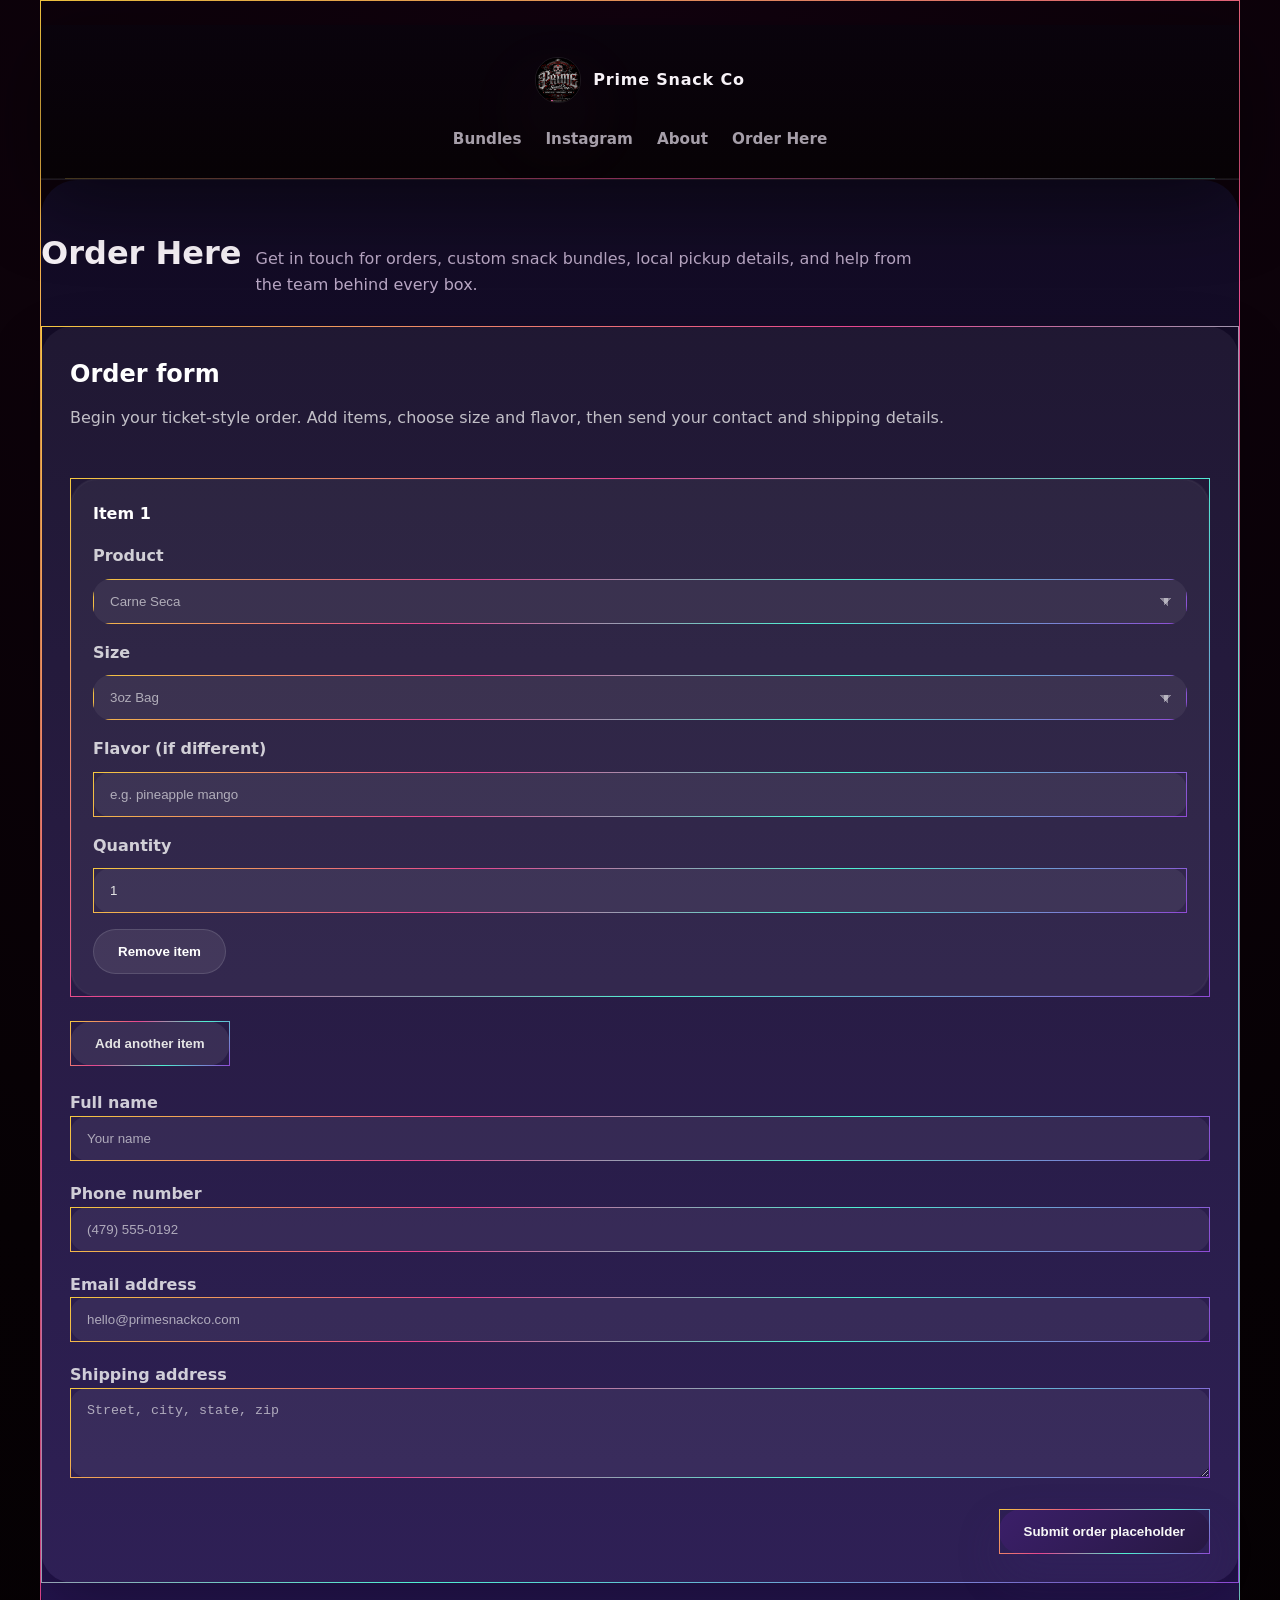
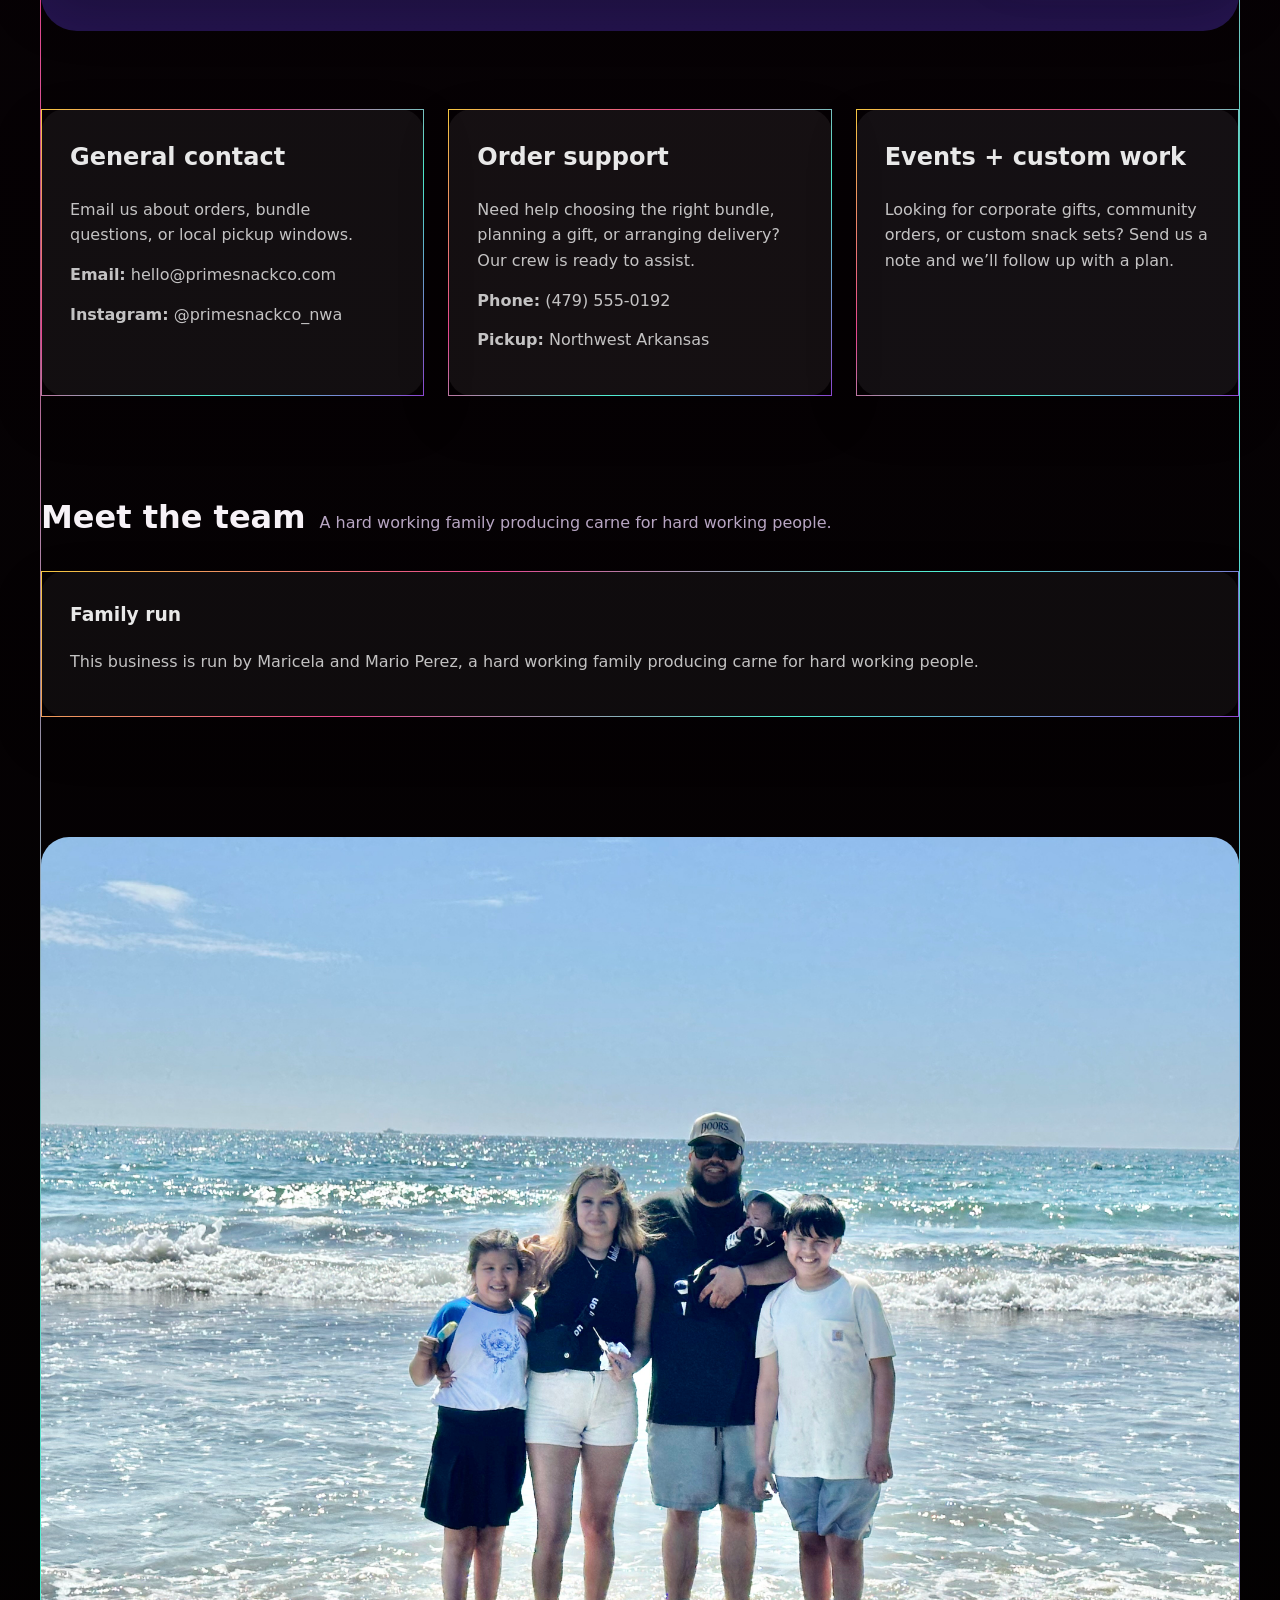
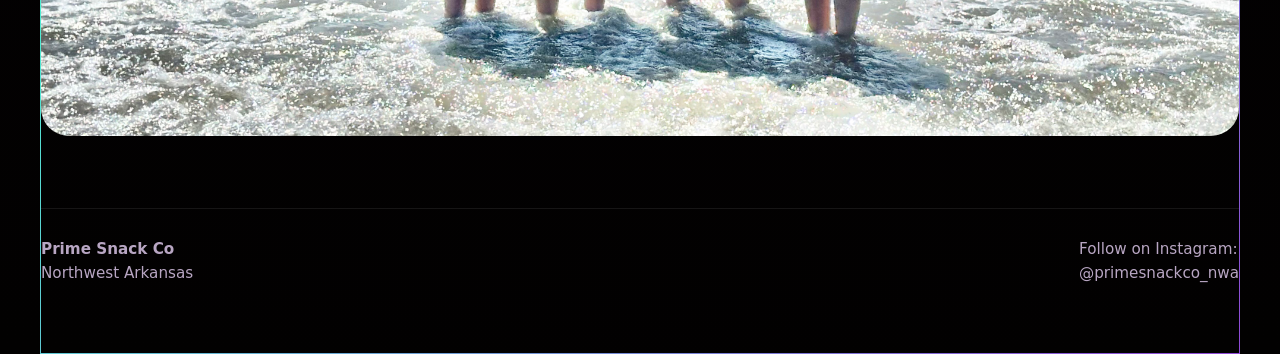
==== commit 2ef16878: "Enhance header behavior and styling on scroll; improve navigation link effects" ====
--- a/contact.html
+++ b/contact.html
@@ -215,6 +215,14 @@
     });
 
     updateItemLabels();
+
+    const header = document.querySelector('header');
+    const updateHeaderState = () => {
+      if (window.scrollY > 20) header.classList.add('scrolled');
+      else header.classList.remove('scrolled');
+    };
+    window.addEventListener('scroll', updateHeaderState);
+    document.addEventListener('DOMContentLoaded', updateHeaderState);
   </script>
 </body>
 </html>
--- a/style.css
+++ b/style.css
@@ -123,14 +123,35 @@
 }
 
 nav a {
-  color: var(--silver);
+  color: rgba(238, 231, 244, 0.78);
+  opacity: 0.88;
   font-size: 0.95rem;
   font-weight: 600;
-  transition: color 0.2s ease;
-}
-
-nav a:hover {
-  color: var(--turquoise);
+  transition: color 0.22s ease, opacity 0.22s ease, transform 0.22s ease;
+}
+
+nav a:hover,
+nav a:focus {
+  color: #fff;
+  opacity: 1;
+  transform: translateY(-1px);
+}
+
+header.scrolled nav a {
+  color: rgba(238, 231, 244, 0.72);
+}
+
+header.scrolled nav a:hover,
+header.scrolled nav a:focus {
+  color: #fff;
+}
+
+header.scrolled {
+  background: rgba(10, 3, 13, 0.98);
+}
+
+header.scrolled::after {
+  background: linear-gradient(90deg, rgba(244, 199, 64, 0.3), rgba(230, 70, 143, 0.72), rgba(79, 240, 210, 0.3));
 }
 
 
@@ -596,25 +617,12 @@
   align-items: baseline;
   gap: 14px;
   margin-bottom: 28px;
-  padding-bottom: 18px;
-  border-bottom: 1px solid rgba(255, 255, 255, 0.12);
 }
 
 .section-title h2 {
   margin: 0;
   font-size: clamp(2rem, 2.4vw, 2.6rem);
   position: relative;
-}
-
-.section-title h2::after {
-  content: "";
-  position: absolute;
-  left: 0;
-  bottom: -8px;
-  width: 72px;
-  height: 3px;
-  border-radius: 999px;
-  background: linear-gradient(135deg, #f4c740, #e6468f, #4ff0d2, #8f4ad5);
 }
 
 .section-title p {
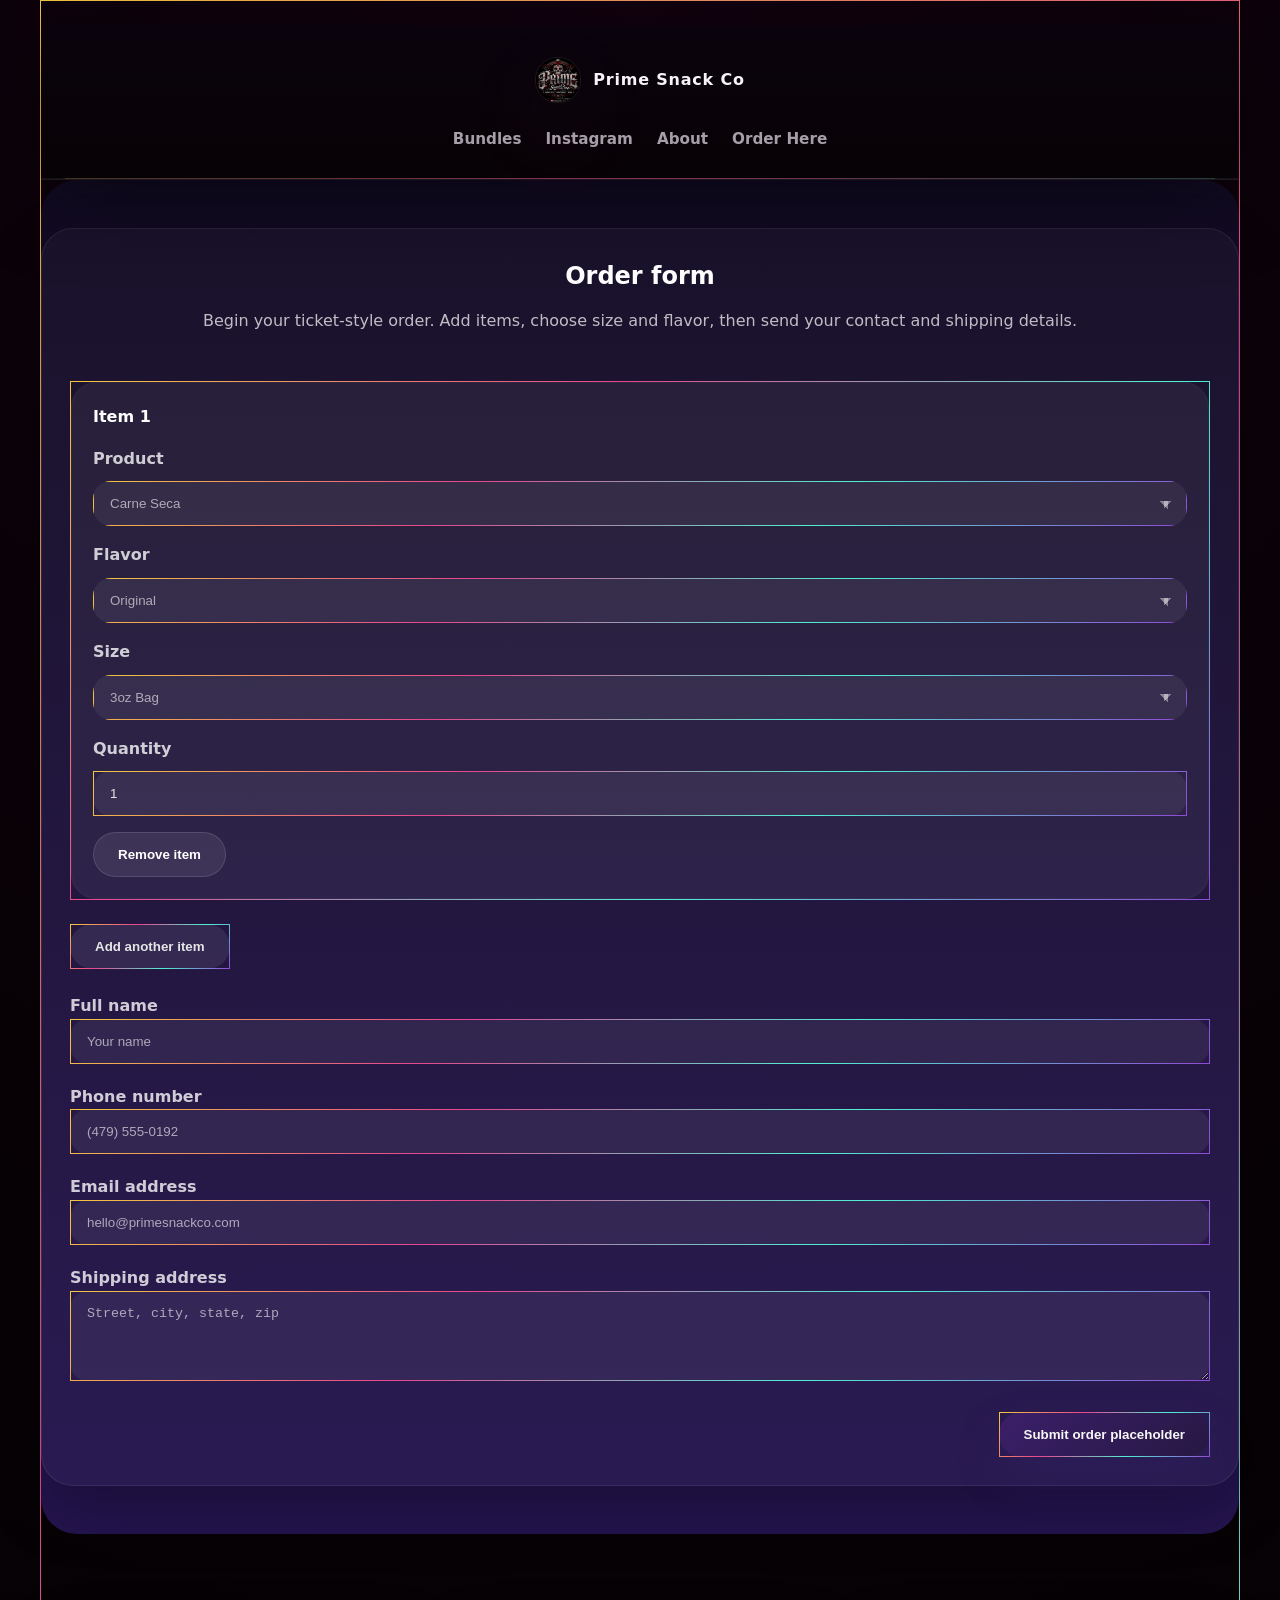
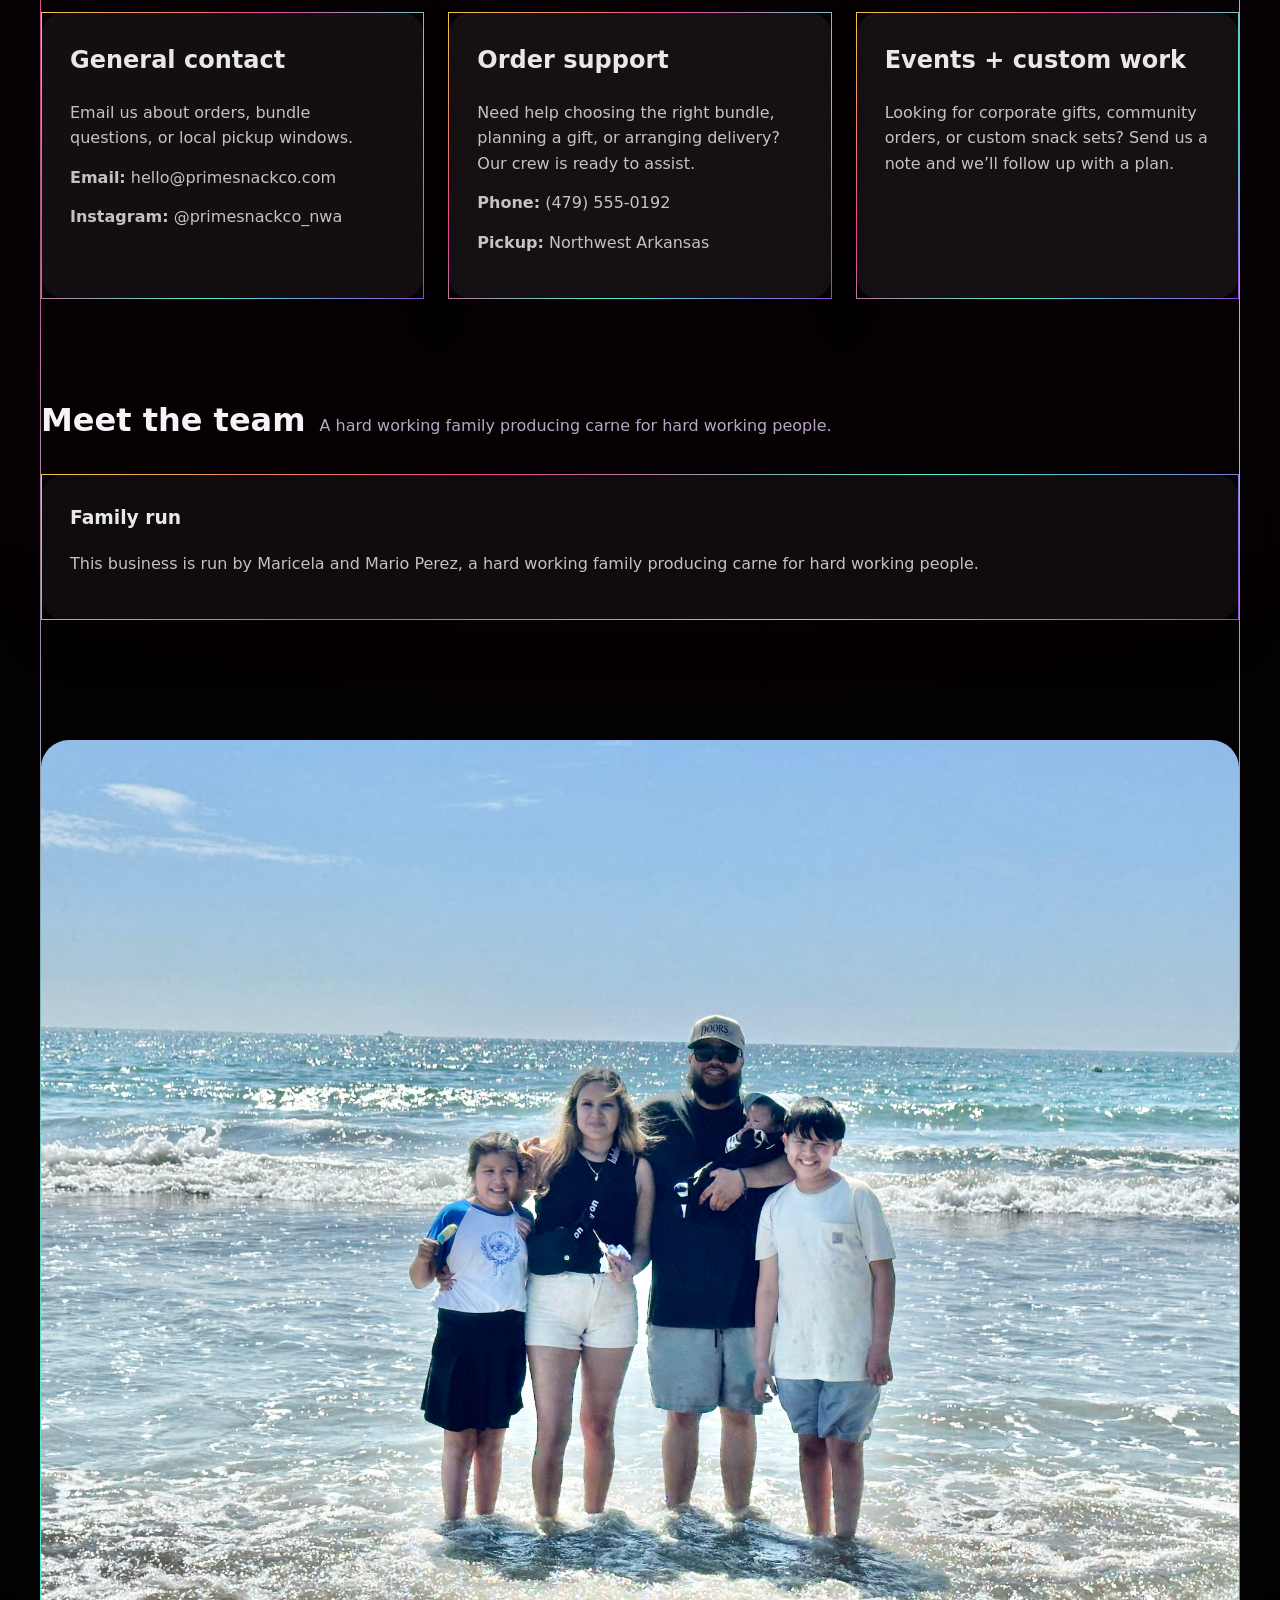
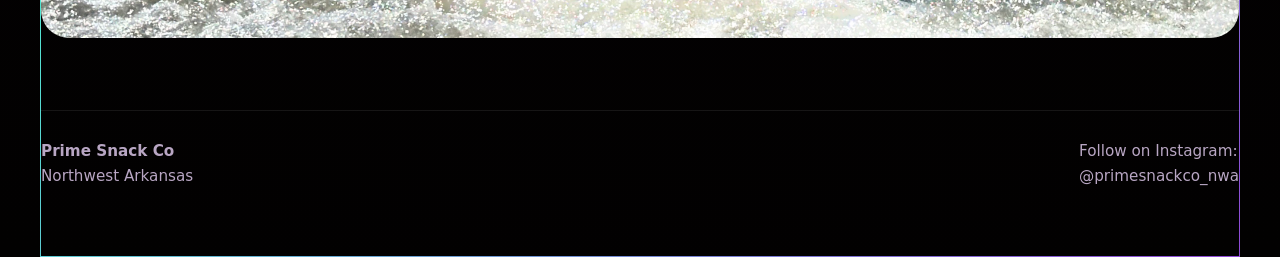
==== commit d5ba722e: "Refactor order form layout and enhance styling; add flavor and size options for new product" ====
--- a/contact.html
+++ b/contact.html
@@ -22,11 +22,6 @@
     </header>
 
     <section class="section order-section">
-      <div class="section-title">
-        <h1>Order Here</h1>
-        <p>Get in touch for orders, custom snack bundles, local pickup details, and help from the team behind every box.</p>
-      </div>
-
       <div class="order-card">
         <form class="order-form" action="https://example.com/form-placeholder" method="post">
           <div class="order-header">
@@ -41,23 +36,24 @@
                 Product
                 <select name="product[]">
                   <option>Carne Seca</option>
+                  <option>Michelada Mix</option>
+                </select>
+              </label>
+              <label class="form-field">
+                Flavor
+                <select name="flavor[]">
+                  <option>Original</option>
                   <option>Fuego Carne Seca</option>
                   <option>Red Fuego</option>
                   <option>Blue Fuego</option>
                   <option>Mixed Red &amp; Blue</option>
-                  <option>Michelada Mix</option>
                 </select>
               </label>
               <label class="form-field">
                 Size
                 <select name="size[]">
                   <option>3oz Bag</option>
-                  <option>32oz Mix</option>
-                </select>
-              </label>
-              <label class="form-field">
-                Flavor (if different)
-                <input type="text" name="flavor[]" placeholder="e.g. pineapple mango" />
+                </select>
               </label>
               <label class="form-field">
                 Quantity
@@ -74,23 +70,24 @@
                 Product
                 <select name="product[]">
                   <option>Carne Seca</option>
+                  <option>Michelada Mix</option>
+                </select>
+              </label>
+              <label class="form-field">
+                Flavor
+                <select name="flavor[]">
+                  <option>Original</option>
                   <option>Fuego Carne Seca</option>
                   <option>Red Fuego</option>
                   <option>Blue Fuego</option>
                   <option>Mixed Red &amp; Blue</option>
-                  <option>Michelada Mix</option>
                 </select>
               </label>
               <label class="form-field">
                 Size
                 <select name="size[]">
                   <option>3oz Bag</option>
-                  <option>32oz Mix</option>
-                </select>
-              </label>
-              <label class="form-field">
-                Flavor (if different)
-                <input type="text" name="flavor[]" placeholder="e.g. strawberry watermelon" />
+                </select>
               </label>
               <label class="form-field">
                 Quantity
@@ -191,6 +188,49 @@
     const itemTemplate = document.getElementById('item-template');
     const addItemButton = document.getElementById('add-item');
 
+    const flavorOptions = {
+      'Carne Seca': [
+        'Original',
+        'Fuego Carne Seca',
+        'Red Fuego',
+        'Blue Fuego',
+        'Mixed Red & Blue'
+      ],
+      'Michelada Mix': [
+        'Pineapple Mango',
+        'Strawberry Watermelon',
+        'Cucumber'
+      ]
+    };
+
+    const sizeOptions = {
+      'Carne Seca': ['3oz Bag'],
+      'Michelada Mix': ['32oz Mix']
+    };
+
+    function fillSelectOptions(select, values) {
+      select.innerHTML = values.map(value => `<option>${value}</option>`).join('');
+    }
+
+    function updateItemCard(card) {
+      const productSelect = card.querySelector('select[name="product[]"]');
+      const flavorSelect = card.querySelector('select[name="flavor[]"]');
+      const sizeSelect = card.querySelector('select[name="size[]"]');
+
+      if (!productSelect || !flavorSelect || !sizeSelect) return;
+
+      const product = productSelect.value;
+      fillSelectOptions(flavorSelect, flavorOptions[product] || []);
+      fillSelectOptions(sizeSelect, sizeOptions[product] || []);
+    }
+
+    function initItemCard(card) {
+      const productSelect = card.querySelector('select[name="product[]"]');
+      if (!productSelect) return;
+      productSelect.addEventListener('change', () => updateItemCard(card));
+      updateItemCard(card);
+    }
+
     function updateItemLabels() {
       orderItems.querySelectorAll('.item-card').forEach((card, index) => {
         const number = card.querySelector('.item-number');
@@ -198,9 +238,13 @@
       });
     }
 
+    orderItems.querySelectorAll('.item-card').forEach(initItemCard);
+
     addItemButton.addEventListener('click', () => {
       const clone = itemTemplate.content.cloneNode(true);
       orderItems.appendChild(clone);
+      const newCard = orderItems.lastElementChild;
+      if (newCard) initItemCard(newCard);
       updateItemLabels();
     });
 
--- a/style.css
+++ b/style.css
@@ -413,12 +413,15 @@
 }
 
 .order-card {
-  background: rgba(255, 255, 255, 0.05);
-  border: 1px solid transparent;
-  border-image: linear-gradient(135deg, #f4c740, #e6468f, #4ff0d2, #8f4ad5) 1;
+  background: rgba(255, 255, 255, 0.03);
+  border: 1px solid rgba(255, 255, 255, 0.08);
   border-radius: 32px;
   padding: 28px;
   box-shadow: 0 24px 60px rgba(0, 0, 0, 0.24);
+}
+
+.order-header {
+  text-align: center;
 }
 
 .order-header h2 {
@@ -471,6 +474,18 @@
   background-repeat: no-repeat;
 }
 
+.form-field select:focus,
+.form-field input:focus,
+.form-field textarea:focus {
+  background: rgba(255, 255, 255, 0.12);
+  color: #e5e5e5;
+}
+
+.form-field option {
+  background: #120b23;
+  color: #e5e5e5;
+}
+
 
 .order-items {
   display: grid;
